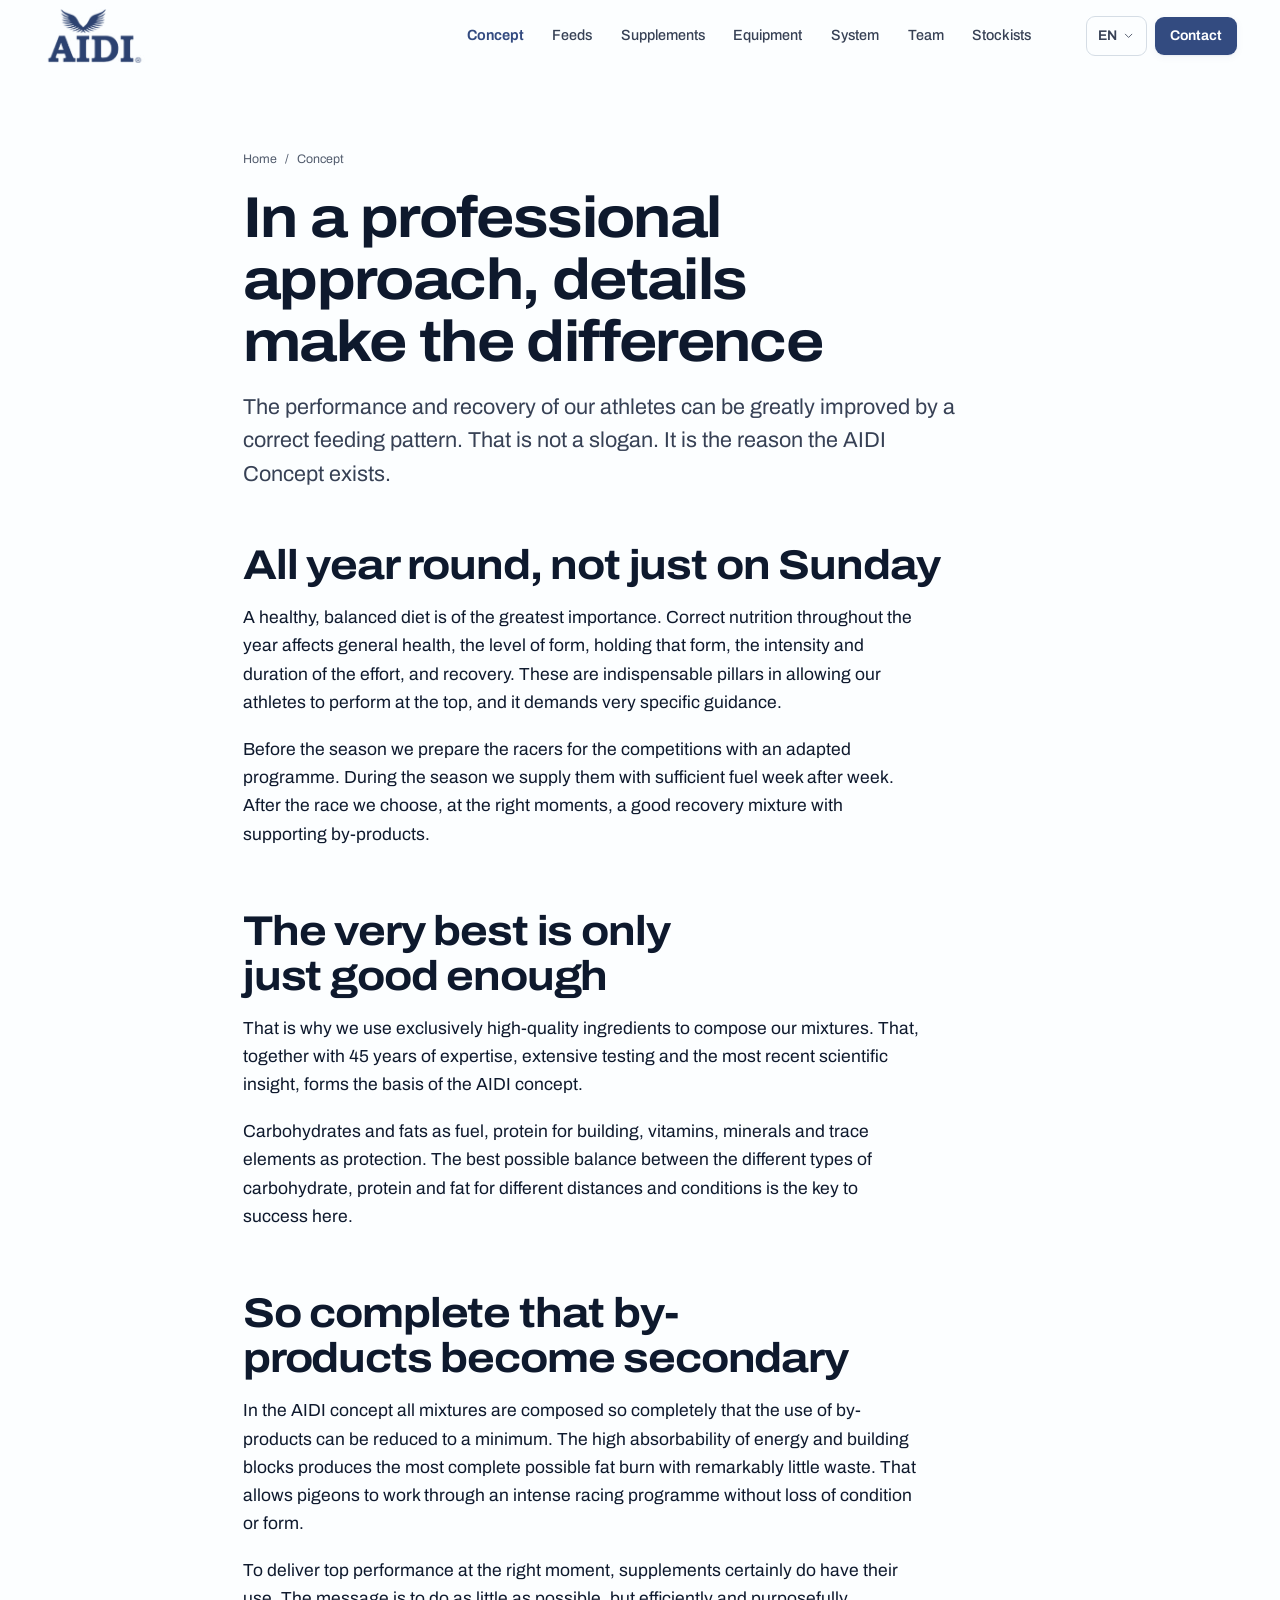
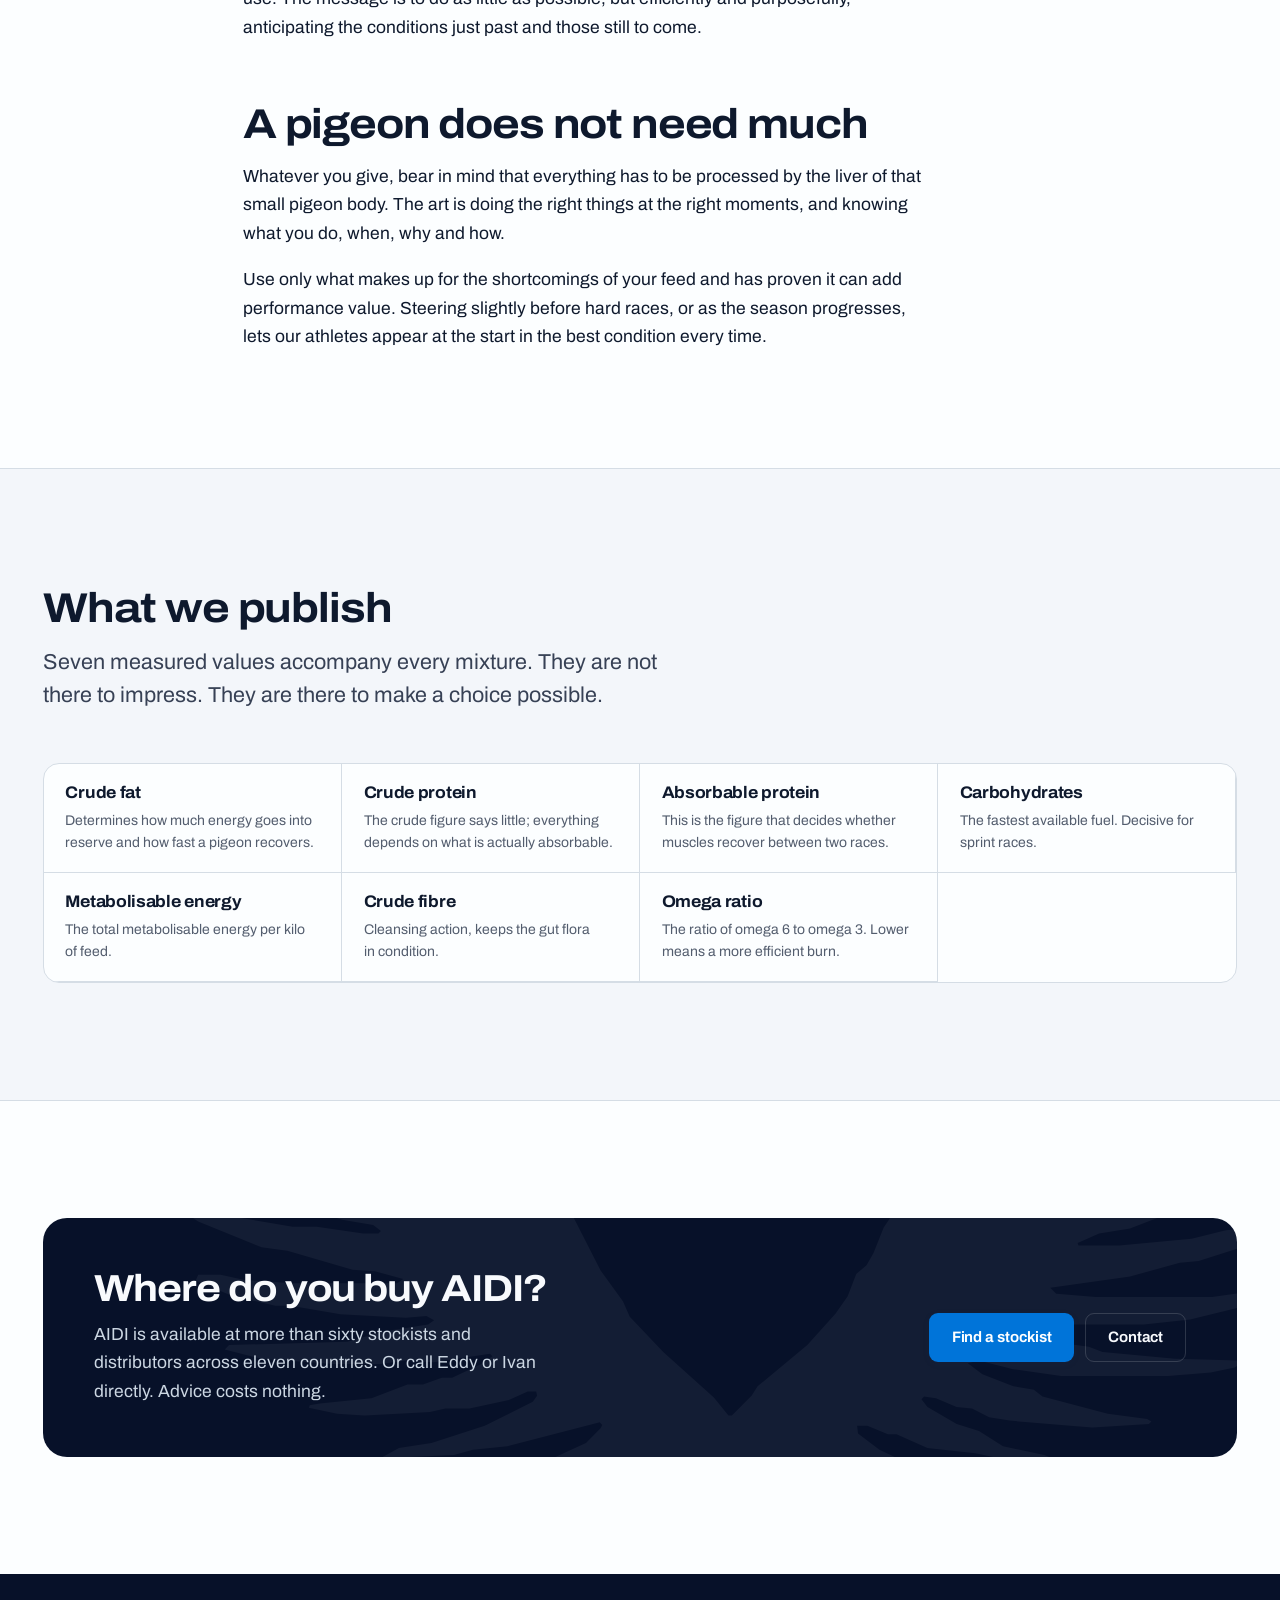
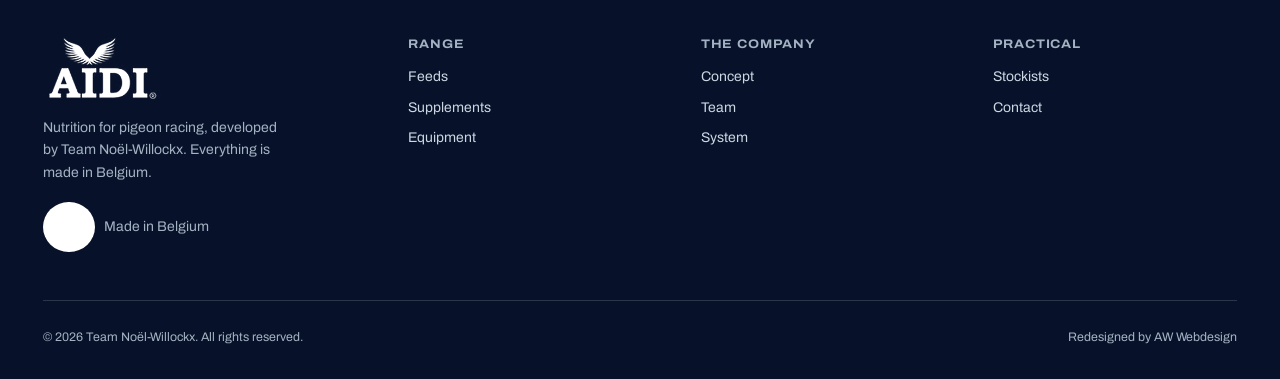
==== concept.html @ 524dc578 "git commit -m "Update index.html and script.js"" ====
<!doctype html>
<html lang="nl" class="no-js">
<head>
<meta charset="utf-8">
<meta name="viewport" content="width=device-width, initial-scale=1">
<title>AIDI Concept: bij een professionele aanpak maken details het verschil</title>
<meta name="description" content="Het AIDI Concept: 45 jaar expertise, uitgebreide testen en de meest recente wetenschappelijke inzichten, vertaald naar mengelingen met gepubliceerde analytische waarden.">
<meta name="theme-color" content="#1a2642">
<link rel="icon" href="assets/brand/favicon-32.png" sizes="32x32">
<link rel="apple-touch-icon" href="assets/brand/apple-touch-icon.png">
<link rel="preconnect" href="https://fonts.googleapis.com">
<link rel="preconnect" href="https://fonts.gstatic.com" crossorigin>
<link rel="stylesheet" href="https://fonts.googleapis.com/css2?family=Archivo:wdth,wght@62..125,100..900&display=swap">
<link rel="stylesheet" href="style.css?v=d838c73b">
<script>document.documentElement.className = 'js';</script>
</head>
<body data-page="concept">
<a class="skip-link" href="#main" data-i18n="ui.skip">Ga naar hoofdinhoud</a>

  <header class="masthead">
    <div class="wrap masthead__bar">
      <a class="brand" href="index.html">
        <img src="assets/brand/logo-aidi.png" alt="AIDI" width="433" height="225">
        <span class="brand__sub" data-i18n="ui.tagline">Voeding voor duivensport</span>
      </a>

      <nav class="nav" aria-label="Hoofdnavigatie">
        <ul class="nav__list">
            <li><a class="nav__link" href="concept.html" aria-current="page" data-i18n="nav.concept">Concept</a></li>
            <li><a class="nav__link" href="voeders.html" data-i18n="nav.voeders">Voeders</a></li>
            <li><a class="nav__link" href="supplementen.html" data-i18n="nav.supplementen">Supplementen</a></li>
            <li><a class="nav__link" href="equipment.html" data-i18n="nav.equipment">Equipment</a></li>
            <li><a class="nav__link" href="systeem.html" data-i18n="nav.systeem">Systeem</a></li>
            <li><a class="nav__link" href="team.html" data-i18n="nav.team">Team</a></li>
            <li><a class="nav__link" href="verkooppunten.html" data-i18n="nav.verkooppunten">Verkooppunten</a></li>
        </ul>
      </nav>

      <div class="masthead__end">
        <div class="lang">
          <button type="button" class="lang__toggle" aria-expanded="false" aria-haspopup="true">
            <span class="visually-hidden" data-i18n="ui.language">Taal</span>
            <span class="lang__current">NL</span>
            <svg viewBox="0 0 24 24" fill="none" stroke="currentColor" stroke-width="1.75" stroke-linecap="round" stroke-linejoin="round" aria-hidden="true"><path d="M5 9l7 7 7-7"/></svg>
          </button>
          <div class="lang__menu" role="menu" hidden>
              <button type="button" class="lang__option" data-lang="nl" lang="nl" aria-current="true"><span class="lang__code">NL</span>Nederlands</button>
              <button type="button" class="lang__option" data-lang="fr" lang="fr" aria-current="false"><span class="lang__code">FR</span>Français</button>
              <button type="button" class="lang__option" data-lang="en" lang="en" aria-current="false"><span class="lang__code">EN</span>English</button>
              <button type="button" class="lang__option" data-lang="de" lang="de" aria-current="false"><span class="lang__code">DE</span>Deutsch</button>
              <button type="button" class="lang__option" data-lang="zh" lang="zh-Hans" aria-current="false"><span class="lang__code">ZH</span>中文</button>
          </div>
        </div>
        <a class="btn btn--primary btn--sm" href="contact.html" data-i18n="nav.contact">Contact</a>
        <button type="button" class="burger" aria-expanded="false" aria-controls="drawer" aria-label="Menu"><span></span></button>
      </div>
    </div>
  </header>

  <div class="drawer" id="drawer" hidden>
    <nav aria-label="Mobiele navigatie">
      <div class="drawer__list">
          <a class="drawer__link" href="concept.html" aria-current="page"><span data-i18n="nav.concept">Concept</span><svg viewBox="0 0 24 24" fill="none" stroke="currentColor" stroke-width="1.75" stroke-linecap="round" stroke-linejoin="round" aria-hidden="true"><path d="M4 12h15M13 6l6 6-6 6"/></svg></a>
          <a class="drawer__link" href="voeders.html"><span data-i18n="nav.voeders">Voeders</span><svg viewBox="0 0 24 24" fill="none" stroke="currentColor" stroke-width="1.75" stroke-linecap="round" stroke-linejoin="round" aria-hidden="true"><path d="M4 12h15M13 6l6 6-6 6"/></svg></a>
          <a class="drawer__link" href="supplementen.html"><span data-i18n="nav.supplementen">Supplementen</span><svg viewBox="0 0 24 24" fill="none" stroke="currentColor" stroke-width="1.75" stroke-linecap="round" stroke-linejoin="round" aria-hidden="true"><path d="M4 12h15M13 6l6 6-6 6"/></svg></a>
          <a class="drawer__link" href="equipment.html"><span data-i18n="nav.equipment">Equipment</span><svg viewBox="0 0 24 24" fill="none" stroke="currentColor" stroke-width="1.75" stroke-linecap="round" stroke-linejoin="round" aria-hidden="true"><path d="M4 12h15M13 6l6 6-6 6"/></svg></a>
          <a class="drawer__link" href="systeem.html"><span data-i18n="nav.systeem">Systeem</span><svg viewBox="0 0 24 24" fill="none" stroke="currentColor" stroke-width="1.75" stroke-linecap="round" stroke-linejoin="round" aria-hidden="true"><path d="M4 12h15M13 6l6 6-6 6"/></svg></a>
          <a class="drawer__link" href="team.html"><span data-i18n="nav.team">Team</span><svg viewBox="0 0 24 24" fill="none" stroke="currentColor" stroke-width="1.75" stroke-linecap="round" stroke-linejoin="round" aria-hidden="true"><path d="M4 12h15M13 6l6 6-6 6"/></svg></a>
          <a class="drawer__link" href="verkooppunten.html"><span data-i18n="nav.verkooppunten">Verkooppunten</span><svg viewBox="0 0 24 24" fill="none" stroke="currentColor" stroke-width="1.75" stroke-linecap="round" stroke-linejoin="round" aria-hidden="true"><path d="M4 12h15M13 6l6 6-6 6"/></svg></a>
      </div>
    </nav>
    <div class="drawer__foot">
      <a class="btn btn--primary" href="verkooppunten.html" data-i18n="ui.findDealer">Vind een verkooppunt</a>
      <a class="btn btn--outline" href="contact.html" data-i18n="nav.contact">Contact</a>
    </div>
  </div>

<main id="main">
  <section class="pagehead">
    <div class="wrap wrap--narrow">
      <nav class="crumbs" aria-label="Kruimelpad">
        <a href="index.html" data-i18n="ui.home">Home</a>
        <span aria-hidden="true">/</span>
        <span data-i18n="nav.concept">Concept</span>
      </nav>
      <h1 data-i18n="concept.h1">Bij een professionele aanpak maken details het verschil</h1>
      <p data-i18n="concept.lede" class="lede">Prestaties en recuperatie van onze atleten kunnen sterk verbeterd worden door een juist voedingspatroon. Dat is geen slogan. Het is de reden waarom het AIDI Concept bestaat.</p>
    </div>
  </section>

  <section class="section section--flush-top">
    <div class="wrap wrap--narrow">
      <div class="concept-block" data-rise>
        <h2 data-i18n="concept.s1t">Het jaar rond, niet alleen op zondag</h2>
        <div class="prose" style="margin-top:1rem">
          <p data-i18n="concept.s1p1">Een gezond, evenwichtig dieet is van zeer groot belang. De juiste voeding het jaar rond heeft invloed op de algemene gezondheidstoestand, het vormpeil, het aanhouden van dat vormpeil, de intensiteit en duur van de inspanning, en de recuperatie. Dat zijn onmisbare pijlers om onze atleten topprestaties te laten leveren, en het vraagt zeer specifieke begeleiding.</p>
          <p data-i18n="concept.s1p2">Voor het seizoen bereiden we de vliegduiven met een aangepast programma voor op de wedvluchten. Tijdens het seizoen voorzien we hen week na week van voldoende brandstof. Na de wedstrijd kiezen we op gepaste tijdstippen voor een goede recuperatiemengeling met aanvullende bijproducten.</p>
        </div>
      </div>
      <div class="concept-block" data-rise>
        <h2 data-i18n="concept.s2t">Het allerbeste is maar net goed genoeg</h2>
        <div class="prose" style="margin-top:1rem">
          <p data-i18n="concept.s2p1">Daarom gebruiken we uitsluitend kwalitatief hoogwaardige ingrediënten om onze mengelingen samen te stellen. Dat, samen met 45 jaar expertise, uitgebreide testen en de meest recente wetenschappelijke inzichten, ligt aan de basis van het AIDI concept.</p>
          <p data-i18n="concept.s2p2">Koolhydraten en vetten als brandstof, eiwitten voor de opbouw, vitamines, mineralen en sporenelementen als bescherming. De best mogelijke balans tussen de verschillende soorten koolhydraten, eiwitten en vetten voor verschillende afstanden en omstandigheden is hier de sleutel tot succes.</p>
        </div>
      </div>
      <div class="concept-block" data-rise>
        <h2 data-i18n="concept.s3t">Zo compleet dat bijproducten bijzaak worden</h2>
        <div class="prose" style="margin-top:1rem">
          <p data-i18n="concept.s3p1">In het AIDI concept zijn alle mengelingen zodanig compleet samengesteld dat het gebruik van bijproducten tot een minimum herleid kan worden. De hoge opneembaarheid van energie en bouwstoffen zorgt voor een zo compleet mogelijke vetverbranding met bijzonder weinig afvalstoffen. Dat laat duiven toe een intens vliegprogramma af te werken zonder verlies van conditie en vorm.</p>
          <p data-i18n="concept.s3p2">Om op het juiste moment topprestaties te leveren hebben supplementen wel degelijk hun nut. De boodschap is zo weinig mogelijk, doch efficiënt en doelgericht te handelen en te anticiperen op de voorbije en de zich aandienende omstandigheden.</p>
        </div>
      </div>
      <div class="concept-block" data-rise>
        <h2 data-i18n="concept.s4t">Een duif heeft niet veel nodig</h2>
        <div class="prose" style="margin-top:1rem">
          <p data-i18n="concept.s4p1">Wat u ook geeft, hou er rekening mee dat alles door de lever van dat kleine duivenlichaam verwerkt moet worden. De kunst is de juiste dingen op de juiste momenten te doen, en te weten wat u wanneer, waarom en hoe doet.</p>
          <p data-i18n="concept.s4p2">Gebruik alleen dingen die de tekortkomingen van uw voer opvangen en bewezen hebben dat ze prestatiegericht een meerwaarde creëren. Even bijsturen voor zware vluchten of naarmate het seizoen vordert laat onze atleten toe telkens weer in de beste conditie aan de start te verschijnen.</p>
        </div>
      </div>
    </div>
  </section>

  <section class="section band">
    <div class="wrap">
      <div class="head">
        <div class="head__text">
          <h2 data-i18n="concept.numbersT">Wat wij publiceren</h2>
          <p data-i18n="concept.numbersP" class="lede">Bij elke mengeling staan zeven gemeten waarden. Ze zijn er niet om indruk te maken. Ze zijn er om een keuze mogelijk te maken.</p>
        </div>
      </div>
      <div class="defs" data-stagger>
        <div class="def" data-rise>
          <h3 data-i18n="spec.fat">Ruw vet</h3>
          <p data-i18n="concept.numbersFat">Bepaalt hoeveel energie in reserve gaat en hoe snel een duif herstelt.</p>
        </div>
        <div class="def" data-rise>
          <h3 data-i18n="spec.protein">Ruw eiwit</h3>
          <p data-i18n="concept.numbersProtein">Het ruwe gehalte zegt weinig; alles hangt af van wat er effectief opneembaar is.</p>
        </div>
        <div class="def" data-rise>
          <h3 data-i18n="spec.absorbable">Opneembaar eiwit</h3>
          <p data-i18n="concept.numbersAbsorbable">Dít cijfer bepaalt of spieren tussen twee wedstrijden herstellen.</p>
        </div>
        <div class="def" data-rise>
          <h3 data-i18n="spec.carbs">Koolhydraten</h3>
          <p data-i18n="concept.numbersCarbs">De snelst beschikbare brandstof. Bepalend voor snelheidsvluchten.</p>
        </div>
        <div class="def" data-rise>
          <h3 data-i18n="spec.kcal">Omzetbare energie</h3>
          <p data-i18n="concept.numbersKcal">De totale omzetbare energie per kilo voer.</p>
        </div>
        <div class="def" data-rise>
          <h3 data-i18n="spec.fibre">Ruwe celstof</h3>
          <p data-i18n="concept.numbersFibre">Reinigende werking, houdt de darmflora in conditie.</p>
        </div>
        <div class="def" data-rise>
          <h3 data-i18n="spec.omega">Omega-verhouding</h3>
          <p data-i18n="concept.numbersOmega">De verhouding omega 6 op omega 3. Lager betekent efficiëntere verbranding.</p>
        </div>
      </div>
    </div>
  </section>

  <section class="section">
    <div class="wrap">
      <div class="cta on-dark" data-rise>
        <svg class="mark cta__mark" xmlns="http://www.w3.org/2000/svg" viewBox="0 0 696 384" fill="currentColor" fill-rule="evenodd" aria-hidden="true"><path d="M25.5 21.0 L24.0 25.5 L29.0 39.5 L33.0 42.5 L44.0 61.5 L63.5 82.0 L82.5 97.0 L95.5 104.0 L102.5 112.0 L117.5 118.0 L135.0 129.5 L134.5 131.0 L130.5 131.0 L116.5 127.0 L103.5 123.0 L94.5 117.0 L75.5 112.0 L46.5 95.0 L35.5 86.0 L31.5 85.0 L30.0 87.5 L32.0 91.5 L48.5 109.0 L55.5 113.0 L68.5 126.0 L84.5 134.0 L96.5 143.0 L114.5 150.0 L139.0 163.5 L138.5 165.0 L133.5 165.0 L101.5 159.0 L87.5 155.0 L77.5 149.0 L54.5 144.0 L46.5 140.0 L44.0 140.5 L45.0 144.5 L56.5 149.0 L66.5 158.0 L104.5 176.0 L110.5 177.0 L120.5 183.0 L132.5 187.0 L150.5 190.0 L155.0 193.5 L153.5 195.0 L144.5 195.0 L117.5 191.0 L103.5 191.0 L56.5 183.0 L44.5 180.0 L40.5 177.0 L37.5 177.0 L36.0 179.5 L48.5 188.0 L85.5 203.0 L100.5 205.0 L138.5 216.0 L151.5 217.0 L168.0 221.5 L164.5 224.0 L102.5 224.0 L75.5 222.0 L61.5 219.0 L48.5 219.0 L47.0 222.5 L67.5 231.0 L93.5 237.0 L102.5 237.0 L131.5 242.0 L169.5 244.0 L181.5 243.0 L186.0 245.5 L182.5 248.0 L156.5 252.0 L135.5 258.0 L66.5 260.0 L64.0 262.5 L85.5 268.0 L127.5 271.0 L154.5 271.0 L169.5 269.0 L185.5 270.0 L218.5 265.0 L220.0 266.5 L213.5 271.0 L196.5 279.0 L190.5 279.0 L179.5 283.0 L170.5 283.0 L149.5 291.0 L119.5 294.0 L113.5 295.0 L113.0 296.5 L129.5 300.0 L145.5 301.0 L183.5 299.0 L192.5 297.0 L206.5 297.0 L229.5 292.0 L240.5 287.0 L245.5 287.0 L246.0 289.5 L243.5 293.0 L215.5 307.0 L184.5 317.0 L165.5 320.0 L154.5 326.0 L197.5 324.0 L208.5 321.0 L228.5 319.0 L282.5 305.0 L284.0 306.5 L283.0 308.5 L274.5 317.0 L248.5 329.0 L243.5 334.0 L225.5 337.0 L213.5 342.0 L199.5 345.0 L196.0 347.5 L196.5 350.0 L201.5 351.0 L217.5 350.0 L282.5 336.0 L301.5 327.0 L307.5 326.0 L307.0 332.5 L288.5 349.0 L258.5 365.0 L253.5 366.0 L254.5 369.0 L270.5 368.0 L293.5 362.0 L301.5 357.0 L318.5 352.0 L326.5 345.0 L340.5 338.0 L342.0 343.5 L336.0 356.5 L336.0 360.5 L321.0 375.5 L322.5 378.0 L344.5 370.0 L357.5 362.0 L377.5 373.0 L383.5 374.0 L388.5 378.0 L393.5 378.0 L394.0 376.5 L382.0 363.5 L380.0 357.5 L375.0 353.5 L373.0 345.5 L374.5 339.0 L380.5 340.0 L398.5 354.0 L409.5 356.0 L416.5 361.0 L438.5 368.0 L459.5 371.0 L460.5 369.0 L448.5 364.0 L439.5 356.0 L430.5 354.0 L422.5 345.0 L412.0 337.5 L409.0 329.5 L410.5 328.0 L413.5 328.0 L430.5 337.0 L468.5 345.0 L473.5 348.0 L488.5 352.0 L508.5 355.0 L516.5 354.0 L515.5 351.0 L509.5 348.0 L472.5 336.0 L462.5 329.0 L445.5 321.0 L433.0 311.5 L432.5 307.0 L438.5 307.0 L450.5 312.0 L455.5 312.0 L473.5 320.0 L501.5 323.0 L548.5 333.0 L567.5 333.0 L566.5 330.0 L551.5 328.0 L541.5 324.0 L517.5 319.0 L503.5 310.0 L490.5 306.0 L473.5 296.0 L470.0 291.5 L471.5 290.0 L478.5 291.0 L490.5 296.0 L499.5 297.0 L509.5 302.0 L521.5 304.0 L569.5 308.0 L602.5 306.0 L604.0 304.5 L601.5 303.0 L578.5 300.0 L540.5 290.0 L535.5 286.0 L523.5 284.0 L505.5 277.0 L497.0 270.5 L503.5 269.0 L523.5 274.0 L551.5 278.0 L613.5 278.0 L638.5 276.0 L652.5 273.0 L655.0 271.5 L654.5 269.0 L617.5 268.0 L575.5 264.0 L567.5 261.0 L553.5 259.0 L538.5 254.0 L531.0 249.5 L538.5 248.0 L599.5 248.0 L626.5 245.0 L663.5 236.0 L671.0 230.5 L670.5 229.0 L660.5 229.0 L639.5 232.0 L571.5 232.0 L548.5 230.0 L545.0 226.5 L591.5 220.0 L620.5 212.0 L631.5 211.0 L662.5 201.0 L674.5 192.0 L680.0 190.5 L679.5 189.0 L675.5 189.0 L672.5 191.0 L647.5 193.0 L627.5 198.0 L585.5 202.0 L561.5 202.0 L561.0 200.5 L573.5 195.0 L591.5 192.0 L617.5 182.0 L625.5 177.0 L643.5 172.0 L678.0 149.5 L677.5 148.0 L673.5 148.0 L662.5 155.0 L648.5 157.0 L600.5 171.0 L580.5 173.0 L578.0 170.5 L598.5 160.0 L615.5 155.0 L625.5 147.0 L645.5 139.0 L651.5 132.0 L663.5 125.0 L672.5 115.0 L677.5 112.0 L689.0 98.5 L690.5 94.0 L687.5 94.0 L682.5 100.0 L677.5 101.0 L662.5 112.0 L651.5 116.0 L645.5 121.0 L617.5 128.0 L591.5 139.0 L581.5 139.0 L581.0 137.5 L599.5 126.0 L607.5 124.0 L619.5 115.0 L629.5 111.0 L635.5 104.0 L646.5 99.0 L658.5 86.0 L664.5 83.0 L671.0 73.5 L683.0 62.5 L696.0 42.5 L695.5 32.0 L683.5 45.0 L671.5 53.0 L663.5 62.0 L646.5 71.0 L641.5 72.0 L632.5 79.0 L614.5 86.0 L602.5 88.0 L590.5 96.0 L586.5 96.0 L568.5 104.0 L556.5 106.0 L530.5 116.0 L517.5 124.0 L503.5 129.0 L479.5 148.0 L468.0 161.5 L448.0 191.5 L442.0 206.5 L438.0 213.5 L432.0 218.5 L427.0 231.5 L420.0 241.5 L403.5 260.0 L374.5 284.0 L371.0 289.5 L359.5 301.0 L357.5 301.0 L349.0 290.5 L319.5 264.0 L300.0 243.5 L296.0 234.5 L283.0 216.5 L258.0 167.5 L239.5 143.0 L234.5 141.0 L217.5 125.0 L190.5 113.0 L178.5 105.0 L162.5 99.0 L144.5 95.0 L125.5 85.0 L104.5 78.0 L63.5 56.0 L51.5 45.0 L42.5 40.0Z"/></svg>
        <div class="cta__inner">
          <div>
            <h2 data-i18n="home.ctaTitle">Waar koopt u AIDI?</h2>
            <p data-i18n="home.ctaBody">AIDI is verkrijgbaar bij ruim zestig verkooppunten en invoerders in elf landen. Of bel Eddy of Ivan rechtstreeks. Advies kost niets.</p>
          </div>
          <div class="btn-row">
            <a class="btn btn--signal" href="verkooppunten.html" data-i18n="ui.findDealer">Vind een verkooppunt</a>
            <a class="btn btn--outline" href="contact.html" data-i18n="nav.contact">Contact</a>
          </div>
        </div>
      </div>
    </div>
  </section>
</main>

  <footer class="footer on-dark">
    <div class="wrap">
      <div class="footer__grid">
        <div class="footer__brand">
          <img src="assets/brand/logo-aidi.png" alt="AIDI" width="433" height="225">
          <p data-i18n="footer.about">Voeding voor duivensport, ontwikkeld door Team Noël-Willockx. Alles wordt in België gemaakt.</p>
          <p class="footer__made">
            <img src="assets/brand/made-in-belgium.png" alt="" width="124" height="120">
            <span data-i18n="footer.madeIn">Gemaakt in België</span>
          </p>
        </div>
        <div>
        <h2 class="footer__h" data-i18n="footer.range">Gamma</h2>
        <div class="footer__links">
          <a href="voeders.html" data-i18n="nav.voeders">Voeders</a>
          <a href="supplementen.html" data-i18n="nav.supplementen">Supplementen</a>
          <a href="equipment.html" data-i18n="nav.equipment">Equipment</a>
        </div>
      </div>
        <div>
        <h2 class="footer__h" data-i18n="footer.company">Het bedrijf</h2>
        <div class="footer__links">
          <a href="concept.html" data-i18n="nav.concept">Concept</a>
          <a href="team.html" data-i18n="nav.team">Team</a>
          <a href="systeem.html" data-i18n="nav.systeem">Systeem</a>
        </div>
      </div>
        <div>
        <h2 class="footer__h" data-i18n="footer.support">Praktisch</h2>
        <div class="footer__links">
          <a href="verkooppunten.html" data-i18n="nav.verkooppunten">Verkooppunten</a>
          <a href="contact.html" data-i18n="nav.contact">Contact</a>
        </div>
      </div>
      </div>
      <div class="footer__base">
        <span>© <span data-year>2026</span> Team Noël-Willockx. <span data-i18n="footer.rights">Alle rechten voorbehouden.</span></span>
        <span data-i18n="footer.colophon">Herontworpen door AW Webdesign</span>
      </div>
    </div>
  </footer>

<script src="data.js?v=89add716"></script>
<script src="i18n.js?v=62e3273c"></script>
<script src="script.js?v=53203c84"></script>
</body>
</html>
---- style.css ----
@charset "UTF-8";
/* =============================================================================
   AIDI, Team Noël-Willockx
   Design system. White and blue, committed.

   The idea: AIDI publishes analytical values nobody else in pigeon sport
   publishes, so the data is the visual system, macro bars, spec readouts and
   tabular figures carry the brand, not decoration.
   ========================================================================== */

/* ------------------------------------------------------------- 1. tokens -- */
:root {
  color-scheme: light;

  /* Grounds. Tinted toward the brand hue, never toward warm. */
  --paper:      oklch(0.995 0.002 250);
  --surface:    oklch(0.973 0.006 250);
  --surface-2:  oklch(0.948 0.010 252);
  --line:       oklch(0.893 0.014 252);
  --line-soft:  oklch(0.936 0.011 252);

  /* Ink. --ink-3 is the muted floor: 4.9:1 on paper, still body-legible. */
  --ink:        oklch(0.215 0.042 262);
  --ink-2:      oklch(0.375 0.036 262);
  --ink-3:      oklch(0.475 0.030 262);

  /* Brand. --navy is the AIDI logo blue. */
  --navy:       oklch(0.420 0.093 264);
  --navy-deep:  oklch(0.265 0.070 264);
  --navy-ink:   oklch(0.185 0.050 264);

  /* Signal, the one saturated accent. */
  /* Darkened from L 0.60 so white text on a signal-filled button or badge
     clears 4.5:1 rather than sitting at 3.9:1. */
  --signal:      oklch(0.555 0.185 250);
  --signal-ink:  oklch(0.475 0.170 254);
  --signal-lift: oklch(0.720 0.145 246);

  /* Data ramp for the macro bars. Always paired with a label + value. */
  --m-fat:  oklch(0.330 0.085 265);
  --m-pro:  oklch(0.585 0.150 248);
  --m-carb: oklch(0.845 0.075 236);

  /* Context-dependent aliases, remapped inside .on-dark. */
  --bg:      var(--paper);
  --fg:      var(--ink);
  --fg-2:    var(--ink-2);
  --fg-3:    var(--ink-3);
  --rule:    var(--line);
  --accent:  var(--signal-ink);

  /* Type */
  --font: 'Archivo', ui-sans-serif, system-ui, -apple-system, 'Segoe UI', Roboto, Helvetica, Arial, sans-serif;
  --display: clamp(2.6rem, 1.35rem + 5.4vw, 5.15rem);
  --h1:      clamp(2.15rem, 1.45rem + 3.05vw, 3.6rem);
  --h2:      clamp(1.7rem, 1.28rem + 1.85vw, 2.6rem);
  --h3:      clamp(1.22rem, 1.1rem + 0.55vw, 1.55rem);
  --h4:      clamp(1.02rem, 0.98rem + 0.2vw, 1.15rem);
  --body:    clamp(1rem, 0.965rem + 0.16vw, 1.1rem);
  --small:   0.875rem;
  --micro:   0.775rem;

  /* Space */
  --gutter:  clamp(1.15rem, 0.6rem + 2.6vw, 3rem);
  --section: clamp(3.75rem, 2.2rem + 6.4vw, 7.5rem);
  --max:     1290px;
  --measure: 68ch;

  /* Shape */
  --r-sm: 4px;
  --r:    9px;
  --r-lg: 16px;
  --r-xl: 24px;

  /* Elevation, blue-tinted, never grey */
  --shadow-1: 0 1px 2px oklch(0.42 0.09 264 / 0.06), 0 2px 8px oklch(0.42 0.09 264 / 0.05);
  --shadow-2: 0 2px 6px oklch(0.42 0.09 264 / 0.07), 0 12px 34px oklch(0.42 0.09 264 / 0.09);
  --shadow-3: 0 4px 12px oklch(0.30 0.08 264 / 0.13), 0 28px 64px oklch(0.30 0.08 264 / 0.16);

  /* Motion, exponential ease-out, no bounce */
  --ease: cubic-bezier(0.16, 1, 0.3, 1);
  --ease-soft: cubic-bezier(0.33, 1, 0.68, 1);
  --t-fast: 140ms;
  --t: 260ms;
  --t-slow: 620ms;

  /* Semantic stacking order */
  --z-sticky: 100;
  --z-dropdown: 200;
  --z-backdrop: 300;
  --z-modal: 400;
  --z-toast: 500;
}

/* Dark surfaces remap the aliases so components need no dark variants. */
.on-dark {
  --bg:     var(--navy-ink);
  --fg:     oklch(0.985 0.004 250);
  --fg-2:   oklch(0.875 0.020 250);
  --fg-3:   oklch(0.760 0.028 250);
  --rule:   oklch(1 0 0 / 0.15);
  --accent: var(--signal-lift);
  --m-fat:  oklch(0.435 0.135 268);
  --m-pro:  oklch(0.650 0.155 248);
  --m-carb: oklch(0.905 0.060 234);
  color: var(--fg);
  background: var(--bg);
}

/* --------------------------------------------------------- 2. foundation -- */
*, *::before, *::after { box-sizing: border-box; }

html {
  -webkit-text-size-adjust: 100%;
  scroll-behavior: smooth;
  scroll-padding-top: 6.5rem;
}

body {
  margin: 0;
  background: var(--paper);
  color: var(--ink);
  font-family: var(--font);
  font-size: var(--body);
  font-weight: 400;
  line-height: 1.62;
  font-variant-numeric: tabular-nums;
  -webkit-font-smoothing: antialiased;
  text-rendering: optimizeLegibility;
  /* clip, not hidden: `overflow-x: hidden` makes the body a scroll container,
     which stops scroll events reaching window and breaks the sticky header. */
  overflow-x: clip;
}

h1, h2, h3, h4 {
  margin: 0;
  font-weight: 700;
  line-height: 1.08;
  letter-spacing: -0.028em;
  text-wrap: balance;
  font-stretch: 112%;
}
h1 { font-size: var(--h1); }
h2 { font-size: var(--h2); }
h3 { font-size: var(--h3); line-height: 1.2; letter-spacing: -0.018em; font-stretch: 105%; }
h4 { font-size: var(--h4); line-height: 1.3; letter-spacing: -0.008em; font-stretch: 100%; }

p { margin: 0 0 1.05em; text-wrap: pretty; }
p:last-child { margin-bottom: 0; }

a { color: var(--accent); text-decoration-thickness: 1px; text-underline-offset: 0.22em; }
a:hover { text-decoration-thickness: 2px; }

img, svg, video { max-width: 100%; display: block; }
img { height: auto; }

ul, ol { margin: 0; padding: 0; }
li { list-style: none; }
figure, dl, dd { margin: 0; }

button, input, select, textarea { font: inherit; color: inherit; }
button { cursor: pointer; }

:focus-visible {
  outline: 2.5px solid var(--signal);
  outline-offset: 3px;
  border-radius: var(--r-sm);
}
.on-dark :focus-visible { outline-color: var(--signal-lift); }

::selection { background: var(--signal); color: #fff; }

.visually-hidden {
  position: absolute; width: 1px; height: 1px;
  padding: 0; margin: -1px; overflow: hidden;
  clip-path: inset(50%); white-space: nowrap;
}

.skip-link {
  position: absolute; top: 0; left: 50%;
  transform: translate(-50%, -110%);
  z-index: var(--z-toast);
  background: var(--navy-ink); color: #fff;
  padding: 0.7rem 1.35rem; border-radius: 0 0 var(--r) var(--r);
  font-weight: 600; text-decoration: none;
  transition: transform var(--t) var(--ease);
}
.skip-link:focus-visible { transform: translate(-50%, 0); }

/* ------------------------------------------------------------- 3. layout -- */
.wrap {
  width: 100%;
  max-width: var(--max);
  margin-inline: auto;
  padding-inline: var(--gutter);
}
.wrap--narrow { max-width: 880px; }

.section { padding-block: var(--section); }
.section--tight { padding-block: calc(var(--section) * 0.62); }
.section--flush-top { padding-top: 0; }

.prose { max-width: var(--measure); }
.prose p + p { margin-top: 0; }

.lede {
  font-size: clamp(1.09rem, 1rem + 0.5vw, 1.35rem);
  line-height: 1.55;
  color: var(--fg-2);
  max-width: 60ch;
}

/* A section header: heading, optional lede, optional trailing action. */
.head {
  display: flex;
  flex-wrap: wrap;
  align-items: end;
  justify-content: space-between;
  gap: clamp(1rem, 3vw, 2.5rem);
  margin-bottom: clamp(2rem, 1.2rem + 2.4vw, 3.5rem);
}
.head__text { max-width: 62ch; }
.head h2 + p { margin-top: 0.9rem; }

/* The one place a small caps label is used: numeric field names inside data
   readouts, where it is a unit label rather than a section kicker. */
.field-label {
  font-size: var(--micro);
  font-weight: 600;
  letter-spacing: 0.055em;
  text-transform: uppercase;
  color: var(--fg-3);
  font-stretch: 100%;
  font-variant-numeric: normal;
}

.rule { height: 1px; background: var(--rule); border: 0; margin: 0; }

/* -------------------------------------------------------------- 4. header -- */
.masthead {
  position: sticky;
  top: 0;
  z-index: var(--z-sticky);
  background: oklch(0.995 0.002 250 / 0.88);
  backdrop-filter: saturate(180%) blur(14px);
  -webkit-backdrop-filter: saturate(180%) blur(14px);
  border-bottom: 1px solid transparent;
  transition: border-color var(--t) var(--ease), box-shadow var(--t) var(--ease);
}
.masthead[data-stuck='true'] {
  border-bottom-color: var(--line);
  box-shadow: 0 1px 20px oklch(0.42 0.09 264 / 0.055);
}

.masthead__bar {
  display: flex;
  align-items: center;
  gap: clamp(0.75rem, 2vw, 2rem);
  height: 4.5rem;
}
/* The bar keeps a constant height and the wordmark scales instead: a
   transform stays off the layout path, where animating height would not. */
.brand img { transition: transform var(--t) var(--ease); transform-origin: left center; }
.masthead[data-stuck='true'] .brand img { transform: scale(0.88); }

.brand { display: flex; align-items: center; gap: 0.7rem; text-decoration: none; flex: none; }
.brand img { width: clamp(84px, 8vw, 106px); }
.brand__sub {
  display: none;
  font-size: var(--micro);
  line-height: 1.25;
  color: var(--ink-3);
  font-weight: 500;
  max-width: 9.5rem;
  border-left: 1px solid var(--line);
  padding-left: 0.7rem;
}
@media (min-width: 1340px) {
  .brand__sub {
    display: -webkit-box;
    -webkit-line-clamp: 2;
    -webkit-box-orient: vertical;
    overflow: hidden;
  }
}

.nav { display: none; margin-inline-start: auto; }
@media (min-width: 1024px) { .nav { display: block; } }

.nav__list { display: flex; align-items: center; gap: clamp(0.1rem, 0.8vw, 0.55rem); }

.nav__link {
  display: block;
  padding: 0.5rem 0.62rem;
  border-radius: var(--r-sm);
  font-size: 0.925rem;
  font-weight: 500;
  font-stretch: 96%;
  color: var(--ink-2);
  text-decoration: none;
  white-space: nowrap;
  transition: color var(--t-fast) var(--ease), background-color var(--t-fast) var(--ease);
}
.nav__link:hover { color: var(--ink); background: var(--surface-2); }
.nav__link[aria-current='page'] { color: var(--navy); font-weight: 650; }

.masthead__end { display: flex; align-items: center; gap: 0.5rem; margin-inline-start: auto; }
@media (min-width: 1024px) { .masthead__end { margin-inline-start: clamp(0.5rem, 1.5vw, 1.25rem); } }

/* ---------------------------------------------------- 5. language switch -- */
.lang { position: relative; flex: none; }

.lang__toggle {
  display: flex;
  align-items: center;
  gap: 0.4rem;
  height: 2.5rem;
  padding: 0 0.7rem;
  border: 1px solid var(--line);
  border-radius: var(--r);
  background: var(--paper);
  color: var(--ink-2);
  font-size: var(--small);
  font-weight: 600;
  transition: border-color var(--t-fast) var(--ease), color var(--t-fast) var(--ease);
}
.lang__toggle:hover { border-color: var(--navy); color: var(--ink); }
.lang__toggle svg { width: 0.7rem; transition: transform var(--t) var(--ease); }
.lang__toggle[aria-expanded='true'] svg { transform: rotate(180deg); }

.lang__menu {
  position: absolute;
  top: calc(100% + 0.45rem);
  right: 0;
  z-index: var(--z-dropdown);
  min-width: 12.5rem;
  padding: 0.35rem;
  background: var(--paper);
  border: 1px solid var(--line);
  border-radius: var(--r-lg);
  box-shadow: var(--shadow-2);
}
.lang__menu[hidden] { display: none; }

.lang__option {
  display: flex;
  align-items: baseline;
  gap: 0.55rem;
  width: 100%;
  padding: 0.55rem 0.7rem;
  border: 0;
  border-radius: var(--r-sm);
  background: none;
  text-align: start;
  font-size: var(--small);
  color: var(--ink-2);
  transition: background-color var(--t-fast) var(--ease);
}
.lang__option:hover { background: var(--surface-2); color: var(--ink); }
.lang__option[aria-current='true'] { color: var(--navy); font-weight: 650; }
.lang__code {
  font-size: var(--micro);
  font-weight: 700;
  letter-spacing: 0.06em;
  color: var(--fg-3);
  min-width: 1.8rem;
}
.lang__option[aria-current='true'] .lang__code { color: var(--signal-ink); }

/* -------------------------------------------------------------- 6. buttons -- */
.btn {
  display: inline-flex;
  align-items: center;
  justify-content: center;
  gap: 0.55rem;
  min-height: 2.95rem;
  padding: 0.7rem 1.35rem;
  border: 1px solid transparent;
  border-radius: var(--r);
  font-size: 0.945rem;
  font-weight: 650;
  font-stretch: 100%;
  letter-spacing: -0.005em;
  text-decoration: none;
  white-space: nowrap;
  transition: background-color var(--t-fast) var(--ease),
              border-color var(--t-fast) var(--ease),
              color var(--t-fast) var(--ease),
              transform var(--t-fast) var(--ease),
              box-shadow var(--t-fast) var(--ease);
}
.btn:active { transform: translateY(1px); }
.btn svg { width: 1em; flex: none; }

.btn--primary { background: var(--navy); color: #fff; box-shadow: var(--shadow-1); }
.btn--primary:hover { background: var(--navy-deep); box-shadow: var(--shadow-2); }

.btn--signal { background: var(--signal); color: #fff; box-shadow: var(--shadow-1); }
.btn--signal:hover { background: var(--signal-ink); box-shadow: var(--shadow-2); }

.btn--outline { border-color: var(--rule); color: var(--fg); background: transparent; }
.btn--outline:hover { border-color: var(--fg); background: color-mix(in oklch, var(--fg) 6%, transparent); }

.btn--ghost { color: var(--fg-2); padding-inline: 0.75rem; }
.btn--ghost:hover { color: var(--fg); background: color-mix(in oklch, var(--fg) 6%, transparent); }

.btn--sm { min-height: 2.4rem; padding: 0.4rem 0.9rem; font-size: var(--small); }

.btn-row { display: flex; flex-wrap: wrap; gap: 0.7rem; }

/* Text link with a travelling arrow. */
.arrow-link {
  display: inline-flex;
  align-items: center;
  gap: 0.45rem;
  font-weight: 650;
  font-size: 0.95rem;
  text-decoration: none;
  color: var(--accent);
}
.arrow-link svg { width: 0.95em; transition: transform var(--t) var(--ease); }
.arrow-link:hover svg { transform: translateX(3px); }

/* --------------------------------------------------------- 7. mobile menu -- */
.burger {
  display: inline-flex;
  align-items: center;
  justify-content: center;
  width: 2.75rem; height: 2.75rem;
  border: 1px solid var(--line);
  border-radius: var(--r);
  background: var(--paper);
  color: var(--ink);
}
@media (min-width: 1024px) { .burger { display: none; } }
.burger span {
  position: relative;
  display: block; width: 17px; height: 1.7px;
  background: currentColor; border-radius: 2px;
  transition: transform var(--t) var(--ease), opacity var(--t-fast) var(--ease);
}
.burger span::before, .burger span::after {
  content: ''; position: absolute; left: 0;
  width: 17px; height: 1.7px; background: currentColor; border-radius: 2px;
  transition: transform var(--t) var(--ease);
}
.burger span::before { top: -5.5px; }
.burger span::after { top: 5.5px; }
.burger[aria-expanded='true'] span { transform: rotate(45deg); }
.burger[aria-expanded='true'] span::before { transform: translateY(5.5px) rotate(-90deg); }
.burger[aria-expanded='true'] span::after { opacity: 0; }

.drawer {
  position: fixed;
  inset: 4.5rem 0 0;
  z-index: var(--z-backdrop);
  padding: clamp(1.5rem, 5vw, 2.5rem) var(--gutter) 3rem;
  background: var(--paper);
  overflow-y: auto;
  overscroll-behavior: contain;
}
.drawer[hidden] { display: none; }
@media (min-width: 1024px) { .drawer { display: none !important; } }

.drawer__list { display: grid; gap: 0.1rem; }
.drawer__link {
  display: flex;
  align-items: center;
  justify-content: space-between;
  padding: 0.95rem 0;
  border-bottom: 1px solid var(--line-soft);
  font-size: 1.3rem;
  font-weight: 650;
  font-stretch: 105%;
  letter-spacing: -0.02em;
  color: var(--ink);
  text-decoration: none;
}
.drawer__link[aria-current='page'] { color: var(--navy); }
.drawer__link svg { width: 0.85rem; color: var(--ink-3); }
.drawer__foot { margin-top: 2rem; display: grid; gap: 0.7rem; }

/* ---------------------------------------------------------------- 8. hero -- */
.hero {
  position: relative;
  overflow: hidden;
  padding-block: clamp(3.25rem, 2rem + 7vw, 7rem) clamp(3rem, 2rem + 5vw, 5.5rem);
}
/* A wide, very low-contrast wing silhouette anchors the composition without
   becoming decoration. */
.hero__mark {
  position: absolute;
  top: -14%;
  right: -14%;
  width: min(64rem, 84vw);
  color: oklch(1 0 0 / 0.028);
  pointer-events: none;
}
.hero__grid {
  position: relative;
  display: grid;
  gap: clamp(2.5rem, 4vw, 4rem);
  align-items: center;
}
@media (min-width: 1000px) {
  .hero__grid { grid-template-columns: minmax(0, 1.04fr) minmax(0, 0.96fr); gap: clamp(3rem, 5vw, 5.5rem); }
}

.hero h1 {
  font-size: var(--display);
  letter-spacing: -0.036em;
  font-stretch: 118%;
  line-height: 0.98;
}
.hero h1 em {
  font-style: normal;
  color: var(--signal-lift);
}
.hero__lede { margin-top: clamp(1.1rem, 2vw, 1.6rem); max-width: 46ch; }
.hero .btn-row { margin-top: clamp(1.75rem, 3vw, 2.5rem); }

/* Proof strip under the hero copy. */
.facts {
  display: grid;
  grid-template-columns: repeat(auto-fit, minmax(8.5rem, 1fr));
  margin-top: clamp(2.25rem, 4vw, 3.25rem);
  border: 1px solid var(--rule);
  border-radius: var(--r);
  overflow: hidden;
}
.fact { padding: 1rem 1.15rem; box-shadow: inset -1px -1px 0 var(--rule); }
.fact__n {
  display: block;
  font-size: clamp(1.5rem, 1.2rem + 1.1vw, 2rem);
  font-weight: 700;
  font-stretch: 115%;
  letter-spacing: -0.03em;
  line-height: 1;
  color: var(--fg);
}
.fact__t { display: block; margin-top: 0.4rem; font-size: var(--micro); line-height: 1.35; color: var(--fg-3); }

/* ------------------------------------------------------- 9. analyse panel -- */
/* The hero's right half: a rotating live readout of a real mix. This is the
   site's central claim made literal. */
.analyser {
  border: 1px solid var(--rule);
  border-radius: var(--r-xl);
  background: oklch(1 0 0 / 0.045);
  overflow: hidden;
  box-shadow: var(--shadow-3);
}
.analyser__head {
  display: flex;
  align-items: center;
  justify-content: space-between;
  gap: 1rem;
  padding: 0.85rem 1.15rem;
  border-bottom: 1px solid var(--rule);
}
.analyser__title { display: flex; align-items: center; gap: 0.5rem; }
.analyser__dot {
  width: 7px; height: 7px; border-radius: 50%;
  background: var(--signal-lift);
  box-shadow: 0 0 0 0 color-mix(in oklch, var(--signal-lift) 60%, transparent);
  animation: pulse 2.6s var(--ease-soft) infinite;
}
@keyframes pulse {
  0%   { box-shadow: 0 0 0 0 color-mix(in oklch, var(--signal-lift) 55%, transparent); }
  70%  { box-shadow: 0 0 0 8px transparent; }
  100% { box-shadow: 0 0 0 0 transparent; }
}

.analyser__figure {
  position: relative;
  aspect-ratio: 16 / 9;
  background: var(--navy-deep);
}
.analyser__figure img { width: 100%; height: 100%; object-fit: cover; }
.analyser__name {
  position: absolute;
  left: 1.15rem; bottom: 1rem; right: 1.15rem;
  display: flex; align-items: end; justify-content: space-between; gap: 1rem;
  color: #fff;
  text-shadow: 0 1px 14px oklch(0.185 0.05 264 / 0.85);
}
.analyser__product {
  margin: 0;
  font-size: clamp(1.25rem, 1.05rem + 0.75vw, 1.7rem);
  font-weight: 700;
  font-stretch: 108%;
  letter-spacing: -0.022em;
  line-height: 1.1;
}
.analyser__name p { font-size: var(--micro); margin: 0.2rem 0 0; opacity: 0.85; }
.analyser__figure::after {
  content: '';
  position: absolute; inset: 0;
  background: linear-gradient(to top, oklch(0.185 0.05 264 / 0.9) 0%, oklch(0.185 0.05 264 / 0.25) 42%, transparent 70%);
}
.analyser__name { z-index: 1; }

.analyser__body { padding: 1.15rem 1.15rem 1.25rem; }

.analyser__figures {
  display: grid;
  grid-template-columns: repeat(3, 1fr);
  gap: 0.75rem;
  margin-top: 1.1rem;
  padding-top: 1.1rem;
  border-top: 1px solid var(--rule);
}
.analyser__figures div { min-width: 0; }
.analyser__figures b {
  display: block;
  font-size: 1.22rem;
  font-weight: 700;
  font-stretch: 108%;
  letter-spacing: -0.022em;
  color: var(--fg);
  line-height: 1.15;
}

/* The tab strip is also the progress bar: the active segment fills over the
   rotation interval, so the panel visibly advances on its own instead of
   looking like a static image with three hairlines under it. */
.analyser__tabs { display: flex; gap: 0.3rem; padding: 0 1.15rem 0.9rem; }
.analyser__tab {
  position: relative;
  flex: 1;
  min-width: 0;
  height: 0.85rem;
  padding: 0;
  border: 0;
  background: none;
  cursor: pointer;
}
/* The visible rail, drawn as a pseudo-element so the button keeps a
   comfortable hit area without a fat bar. */
.analyser__tab::before {
  content: '';
  position: absolute; left: 0; right: 0; top: 50%;
  height: 3px; margin-top: -1.5px;
  border-radius: 99px;
  background: oklch(1 0 0 / 0.2);
  transition: background-color var(--t) var(--ease);
}
.analyser__tab:hover::before { background: oklch(1 0 0 / 0.34); }
.analyser__fill {
  position: absolute; left: 0; right: 0; top: 50%;
  height: 3px; margin-top: -1.5px;
  border-radius: 99px;
  background: var(--signal-lift);
  transform: scaleX(0);
  transform-origin: left center;
}
.analyser__tab[aria-selected='true']::before { background: oklch(1 0 0 / 0.28); }
.analyser__tab:focus-visible { outline-offset: 2px; border-radius: var(--r-sm); }

/* Once a visitor picks a mix the rotation stops, so the strip becomes a plain
   set of markers with the chosen one filled. */
.analyser[data-manual='true'] .analyser__tab[aria-selected='true'] .analyser__fill { transform: scaleX(1); }

/* Crossfade layer for the product photograph. */
.analyser__figure { position: relative; }
.analyser__next {
  position: absolute; inset: 0;
  width: 100%; height: 100%; object-fit: cover;
  opacity: 0; pointer-events: none;
  transition: opacity 520ms var(--ease);
}
.analyser__next.is-in { opacity: 1; }

/* --------------------------------------------------------- 10. macro bar -- */
/* Stacked proportion of fat / protein / carbohydrate. Segment widths are set
   inline from the published values; every segment also carries a text label,
   so the chart never depends on colour alone. */
.macro { display: block; }

/* Segmented rather than continuous: three separated bands read as three
   quantities, where a single fused bar reads as one. */
.macro__track {
  display: flex;
  gap: 3px;
  height: 0.72rem;
  border-radius: 99px;
}

.macro__seg { height: 100%; min-width: 4px; flex-shrink: 1; border-radius: 99px; }
.macro__seg--fat  { background: var(--m-fat); }
.macro__seg--pro  { background: var(--m-pro); }
.macro__seg--carb { background: var(--m-carb); }

.macro__key {
  display: flex;
  flex-wrap: wrap;
  gap: 0.35rem 1.1rem;
  margin-top: 0.7rem;
}
.macro__item { display: flex; align-items: center; gap: 0.4rem; font-size: var(--micro); color: var(--fg-3); }
.macro__swatch { width: 9px; height: 9px; border-radius: 2px; flex: none; }
.macro__val { font-weight: 700; color: var(--fg); font-variant-numeric: tabular-nums; }

.macro--lg .macro__track { height: 0.95rem; }

/* The bar is drawn by default; script.js adds .clip only to bars that are
   below the fold at load, and always removes it again. */
.macro__track.clip { clip-path: inset(0 100% 0 0 round 99px); }
.macro__track.clip.is-in {
  clip-path: inset(0 0 0 0 round 99px);
  transition: clip-path 900ms var(--ease);
}

/* ---------------------------------------------------------- 11. spec grid -- */
/* Cell rules are drawn by inset shadow rather than a 1px gap over a coloured
   container: seven values never divide evenly into the column count, and the
   gap trick leaves a grey hole where the last row runs short. */
.spec {
  display: grid;
  grid-template-columns: repeat(auto-fit, minmax(9.5rem, 1fr));
  border: 1px solid var(--rule);
  border-radius: var(--r);
  overflow: hidden;
  background: var(--bg);
}
.spec > div { padding: 0.8rem 0.95rem; box-shadow: inset -1px -1px 0 var(--rule); }
.spec dt { font-size: var(--micro); font-weight: 600; letter-spacing: 0.04em; text-transform: uppercase; color: var(--fg-3); }
.spec dd {
  margin: 0.3rem 0 0;
  font-size: 1.16rem;
  font-weight: 700;
  font-stretch: 106%;
  letter-spacing: -0.02em;
  color: var(--fg);
  line-height: 1.15;
}
.spec dd small { font-size: 0.72em; font-weight: 600; color: var(--fg-3); letter-spacing: 0; }

/* --------------------------------------------------------- 12. filter bar -- */
.filters {
  display: flex;
  flex-wrap: wrap;
  align-items: center;
  gap: 0.9rem 1.5rem;
  padding: 1rem 0;
  border-block: 1px solid var(--line);
  margin-bottom: clamp(1.75rem, 3vw, 2.75rem);
}
.filters__group { display: flex; flex-wrap: wrap; align-items: center; gap: 0.4rem; }
.filters__label { margin-right: 0.35rem; }

.chip {
  min-height: 2.3rem;
  padding: 0.35rem 0.85rem;
  border: 1px solid var(--line);
  border-radius: 99px;
  background: var(--paper);
  color: var(--ink-2);
  font-size: var(--small);
  font-weight: 550;
  transition: background-color var(--t-fast) var(--ease),
              border-color var(--t-fast) var(--ease),
              color var(--t-fast) var(--ease);
}
.chip:hover { border-color: var(--navy); color: var(--ink); }
.chip[aria-pressed='true'] {
  background: var(--navy);
  border-color: var(--navy);
  color: #fff;
  font-weight: 650;
}

.filters__count { margin-inline-start: auto; font-size: var(--small); color: var(--ink-3); }

/* ------------------------------------------------------- 13. product rows -- */
/* A dense, scannable list. Rows, not a card grid: a fancier compares mixes,
   and rows put the numbers in shared columns where comparison is possible. */
.rows { display: grid; gap: 0.65rem; }

.row {
  border: 1px solid var(--line);
  border-radius: var(--r-lg);
  background: var(--paper);
  overflow: hidden;
  transition: border-color var(--t) var(--ease), box-shadow var(--t) var(--ease);
}
.row:hover { border-color: var(--line); box-shadow: var(--shadow-1); }
.row[open] { border-color: var(--navy); box-shadow: var(--shadow-2); }
.row[hidden] { display: none; }

.row__summary {
  display: grid;
  grid-template-columns: 4.75rem minmax(0, 1fr) auto;
  align-items: center;
  gap: clamp(0.9rem, 2vw, 1.5rem);
  padding: 0.85rem 1rem 0.85rem 0.85rem;
  cursor: pointer;
  list-style: none;
}
.row__summary::-webkit-details-marker { display: none; }
.row__summary:focus-visible { outline-offset: -3px; }

@media (min-width: 860px) {
  .row__summary {
    grid-template-columns: 5.25rem minmax(0, 1.25fr) minmax(11rem, 0.85fr) auto;
    padding: 0.95rem 1.2rem 0.95rem 0.95rem;
  }
  /* Supplements have no macro bar; without the data column the name gets the
     width instead of a dead gap. */
  .rows--simple .row__summary { grid-template-columns: 5.25rem minmax(0, 1fr) auto; }
}

.row__thumb {
  width: 100%;
  aspect-ratio: 1;
  border-radius: var(--r);
  overflow: hidden;
  background: var(--surface-2);
  flex: none;
}
.row__thumb img { width: 100%; height: 100%; object-fit: cover; }
.row__thumb--pack { background: #fff; border: 1px solid var(--line-soft); }
.row__thumb--pack img { object-fit: contain; padding: 5px; }
.row__thumb--none {
  display: grid; place-items: center;
  color: oklch(0.42 0.093 264 / 0.28);
}
.row__thumb--none svg { width: 62%; }

.row__main { min-width: 0; }
.row__name {
  display: flex;
  align-items: baseline;
  flex-wrap: wrap;
  gap: 0.5rem;
  font-size: clamp(1.02rem, 0.95rem + 0.35vw, 1.2rem);
  font-weight: 700;
  font-stretch: 104%;
  letter-spacing: -0.018em;
  color: var(--ink);
  line-height: 1.2;
}
.row__tag {
  margin-top: 0.28rem;
  font-size: var(--small);
  line-height: 1.4;
  color: var(--ink-3);
  display: -webkit-box;
  -webkit-line-clamp: 2;
  -webkit-box-orient: vertical;
  overflow: hidden;
}

.row__data { display: none; }
@media (min-width: 860px) { .row__data { display: block; min-width: 0; } }

.row__end { display: flex; align-items: center; gap: 0.9rem; }
.row__kcal { display: none; text-align: right; }
@media (min-width: 620px) { .row__kcal { display: block; } }
.row__kcal b {
  display: block;
  font-size: 1.05rem;
  font-weight: 700;
  letter-spacing: -0.02em;
  line-height: 1.1;
  color: var(--ink);
}

.row__chevron {
  display: grid; place-items: center;
  width: 2rem; height: 2rem;
  border-radius: 50%;
  background: var(--surface-2);
  color: var(--navy);
  flex: none;
  transition: transform var(--t) var(--ease), background-color var(--t) var(--ease);
}
.row__chevron svg { width: 0.75rem; }
.row[open] .row__chevron { transform: rotate(180deg); background: var(--navy); color: #fff; }

.row__detail {
  padding: 0 1rem 1.35rem;
  border-top: 1px solid var(--line-soft);
  margin-top: 0.1rem;
  padding-top: 1.35rem;
}
@media (min-width: 860px) { .row__detail { padding-inline: 1.2rem; } }

.row__detail-grid { display: grid; gap: clamp(1.5rem, 3vw, 2.5rem); }
@media (min-width: 900px) {
  .row__detail-grid { grid-template-columns: minmax(0, 1.15fr) minmax(0, 1fr); }
}

.badge {
  display: inline-flex;
  align-items: center;
  padding: 0.14rem 0.5rem;
  border-radius: var(--r-sm);
  font-size: 0.66rem;
  font-weight: 750;
  letter-spacing: 0.075em;
  text-transform: uppercase;
  font-stretch: 100%;
  line-height: 1.7;
}
.badge--new { background: var(--signal); color: #fff; }
.badge--phase { background: var(--surface-2); color: var(--ink-2); }

.tags { display: flex; flex-wrap: wrap; gap: 0.3rem; margin-top: 0.55rem; }

.usage { display: grid; gap: 0.55rem; margin-top: 0.4rem; }
.usage li {
  display: grid;
  grid-template-columns: auto 1fr;
  gap: 0.65rem;
  font-size: var(--small);
  line-height: 1.5;
  color: var(--ink-2);
}
.usage li::before {
  content: '';
  width: 5px; height: 5px;
  margin-top: 0.58em;
  border-radius: 50%;
  background: var(--signal-ink);
}

.detail-block + .detail-block { margin-top: 1.5rem; }
.detail-block h3 { font-size: var(--h4); line-height: 1.3; letter-spacing: -0.008em; font-stretch: 100%; margin-bottom: 0.55rem; }
.ingredients { font-size: var(--small); line-height: 1.6; color: var(--ink-2); }

/* ------------------------------------------------------ 14. compare table -- */
.table-scroll {
  overflow-x: auto;
  border: 1px solid var(--line);
  border-radius: var(--r-lg);
  background: var(--paper);
  -webkit-overflow-scrolling: touch;
}
table.compare { width: 100%; border-collapse: collapse; font-size: var(--small); min-width: 47rem; }
table.compare th, table.compare td { padding: 0.72rem 0.9rem; text-align: right; white-space: nowrap; }
table.compare th:first-child, table.compare td:first-child { text-align: left; white-space: normal; min-width: 12rem; }
table.compare thead th {
  position: sticky; top: 0;
  background: var(--surface);
  border-bottom: 1px solid var(--line);
  font-size: var(--micro);
  font-weight: 700;
  letter-spacing: 0.045em;
  text-transform: uppercase;
  color: var(--ink-3);
  z-index: 1;
}
table.compare tbody tr + tr td { border-top: 1px solid var(--line-soft); }
table.compare tbody tr:hover td { background: var(--surface); }
table.compare td:first-child { font-weight: 650; color: var(--ink); }

.sortable {
  display: inline-flex; align-items: center; gap: 0.3rem;
  border: 0; background: none; padding: 0;
  font: inherit; color: inherit; letter-spacing: inherit; text-transform: inherit;
}
.sortable svg { width: 0.7em; opacity: 0.35; transition: opacity var(--t-fast) var(--ease), transform var(--t-fast) var(--ease); }
.sortable:hover svg { opacity: 0.8; }
th[aria-sort] .sortable { color: var(--navy); }
th[aria-sort] .sortable svg { opacity: 1; }
th[aria-sort='ascending'] .sortable svg { transform: rotate(180deg); }

/* ---------------------------------------------------------- 15. sequence -- */
/* The season, as a real ordered sequence, the one place numbering earns its
   keep, because the order is the information. */
.season { display: grid; border: 1px solid var(--rule); border-radius: var(--r-lg); overflow: hidden; background: var(--bg); }
@media (min-width: 780px) { .season { grid-template-columns: repeat(4, 1fr); } }

.season__step {
  display: flex;
  flex-direction: column;
  gap: 0.55rem;
  padding: clamp(1.15rem, 2.4vw, 1.75rem);
  box-shadow: inset -1px -1px 0 var(--rule);
  text-decoration: none;
  color: inherit;
  transition: background-color var(--t) var(--ease);
}
.season__step:hover { background: var(--surface); }
.on-dark .season__step:hover { background: oklch(1 0 0 / 0.05); }
.season__i {
  font-size: var(--micro);
  font-weight: 750;
  letter-spacing: 0.09em;
  color: var(--accent);
  font-variant-numeric: tabular-nums;
}
.season__step h3 { font-size: 1.16rem; }
.season__step p { font-size: var(--small); color: var(--fg-3); line-height: 1.5; }
.season__step .arrow-link { margin-top: auto; padding-top: 0.5rem; font-size: var(--small); }

/* -------------------------------------------------------------- 16. proof -- */
.proof-list { display: grid; border-block: 1px solid var(--rule); }
.proof-item {
  display: grid;
  grid-template-columns: 3.1rem minmax(0, 1fr);
  align-items: baseline;
  gap: 1rem;
  padding: 0.85rem 0;
  box-shadow: inset 0 -1px 0 var(--rule);
}
.proof-item:last-child { box-shadow: none; }
@media (min-width: 720px) {
  .proof-item { grid-template-columns: 3.4rem minmax(0, 1fr) auto; gap: 1.5rem; }
}
.proof-rank {
  font-size: 1.35rem;
  font-weight: 750;
  font-stretch: 112%;
  letter-spacing: -0.03em;
  color: var(--accent);
  line-height: 1;
}
.proof-item:not(.is-top) .proof-rank { color: var(--fg-3); font-weight: 650; font-size: 1.1rem; }
.proof-title { font-weight: 600; color: var(--fg); line-height: 1.35; font-size: 0.97rem; }
.proof-meta { font-size: var(--small); color: var(--fg-3); }
.proof-meta span + span::before { content: ' · '; }

/* --------------------------------------------------------- 17. team block -- */
.split { display: grid; gap: clamp(2rem, 4vw, 3.75rem); align-items: center; }
@media (min-width: 900px) { .split { grid-template-columns: minmax(0, 1fr) minmax(0, 1fr); } }
@media (min-width: 900px) { .split--wide-media { grid-template-columns: minmax(0, 1.15fr) minmax(0, 1fr); } }
/* When the text column is much taller than the photo, centring strands the
   image in whitespace; align it to the top of the copy instead. */
.split--top { align-items: start; }

.media {
  border-radius: var(--r-xl);
  overflow: hidden;
  background: var(--surface-2);
  box-shadow: var(--shadow-2);
}
.media img { width: 100%; }
.media figcaption {
  padding: 0.85rem 1.1rem;
  font-size: var(--micro);
  color: var(--ink-3);
  background: var(--paper);
  border-top: 1px solid var(--line);
}

/* ----------------------------------------------------------- 18. dealers -- */
.finder {
  display: flex;
  flex-wrap: wrap;
  gap: 0.75rem;
  align-items: center;
  margin-bottom: 1.5rem;
}
.search {
  position: relative;
  flex: 1 1 20rem;
  min-width: 0;
}
.search svg {
  position: absolute;
  left: 0.95rem; top: 50%;
  transform: translateY(-50%);
  width: 1.05rem;
  color: var(--ink-3);
  pointer-events: none;
}
.search input {
  width: 100%;
  min-height: 3rem;
  padding: 0.7rem 2.6rem;
  border: 1px solid var(--line);
  border-radius: var(--r);
  background: var(--paper);
  color: var(--ink);
  transition: border-color var(--t-fast) var(--ease), box-shadow var(--t-fast) var(--ease);
}
.search input::placeholder { color: var(--ink-3); opacity: 1; }
.search input:focus { border-color: var(--navy); box-shadow: 0 0 0 3px oklch(0.42 0.093 264 / 0.12); outline: none; }
.search__clear {
  position: absolute;
  right: 0.5rem; top: 50%;
  transform: translateY(-50%);
  width: 2rem; height: 2rem;
  display: grid; place-items: center;
  border: 0; border-radius: 50%;
  background: var(--surface-2);
  color: var(--ink-2);
}
.search__clear[hidden] { display: none; }
.search__clear svg { position: static; transform: none; width: 0.7rem; color: currentColor; }

.country-group + .country-group { margin-top: clamp(2rem, 3.5vw, 3rem); }
.country-head {
  display: flex;
  align-items: baseline;
  gap: 0.75rem;
  padding-bottom: 0.7rem;
  margin-bottom: 1.15rem;
  border-bottom: 2px solid var(--ink);
}
.country-head h2 { font-size: 1.32rem; }
.country-head span { font-size: var(--small); color: var(--ink-3); }

.dealers { display: grid; gap: 0.85rem; grid-template-columns: repeat(auto-fit, minmax(min(100%, 17.5rem), 1fr)); }
.dealer {
  padding: 1rem 1.1rem;
  border: 1px solid var(--line);
  border-radius: var(--r);
  background: var(--paper);
  transition: border-color var(--t-fast) var(--ease), box-shadow var(--t-fast) var(--ease);
}
.dealer:hover { border-color: var(--navy); box-shadow: var(--shadow-1); }
.dealer[hidden] { display: none; }
.dealer h3 { font-size: var(--h4); line-height: 1.3; letter-spacing: -0.008em; font-stretch: 100%; color: var(--ink); }
.dealer address { font-style: normal; margin-top: 0.4rem; font-size: var(--small); line-height: 1.55; color: var(--ink-3); }
.dealer__links { display: flex; flex-wrap: wrap; gap: 0.35rem 1rem; margin-top: 0.65rem; font-size: var(--small); }
.dealer__links a { font-weight: 550; }
.dealer__note {
  display: inline-block;
  margin-top: 0.6rem;
  padding: 0.1rem 0.45rem;
  border-radius: var(--r-sm);
  background: var(--surface-2);
  color: var(--ink-2);
  font-size: var(--micro);
  font-weight: 600;
}

.empty {
  padding: clamp(2.5rem, 6vw, 4rem) 1.5rem;
  text-align: center;
  border: 1px dashed var(--line);
  border-radius: var(--r-lg);
  color: var(--ink-3);
}
.empty[hidden] { display: none; }
.empty h3 { color: var(--ink); margin-bottom: 0.5rem; }

/* ------------------------------------------------------------ 19. plans -- */
.plans { display: grid; gap: 0.6rem; grid-template-columns: repeat(auto-fit, minmax(min(100%, 19rem), 1fr)); }
.plan {
  display: flex;
  align-items: center;
  gap: 0.9rem;
  padding: 0.9rem 1.05rem;
  border: 1px solid var(--rule);
  border-radius: var(--r);
  background: var(--bg);
  color: inherit;
  text-decoration: none;
  transition: border-color var(--t-fast) var(--ease), background-color var(--t-fast) var(--ease);
}
.plan:hover { border-color: var(--accent); background: color-mix(in oklch, var(--accent) 7%, transparent); }
.plan__icon {
  display: grid; place-items: center;
  width: 2.2rem; height: 2.2rem; flex: none;
  border-radius: var(--r-sm);
  background: color-mix(in oklch, var(--accent) 14%, transparent);
  color: var(--accent);
}
.plan__icon svg { width: 1rem; }
.plan__t { min-width: 0; }
.plan__t b { display: block; font-size: 0.94rem; font-weight: 650; line-height: 1.3; color: var(--fg); }
.plan__t span { font-size: var(--micro); color: var(--fg-3); }

/* --------------------------------------------------------------- 20. CTA -- */
.cta {
  position: relative;
  overflow: hidden;
  border-radius: var(--r-xl);
  padding: clamp(2.25rem, 4vw, 4rem);
}
.cta__mark {
  position: absolute;
  right: -6%; bottom: -42%;
  width: min(34rem, 62%);
  color: oklch(1 0 0 / 0.05);
  pointer-events: none;
}
.cta__inner { position: relative; display: grid; gap: 1.75rem; align-items: center; }
@media (min-width: 880px) { .cta__inner { grid-template-columns: minmax(0, 1fr) auto; gap: 2.5rem; } }
.cta h2 { font-size: clamp(1.6rem, 1.25rem + 1.6vw, 2.35rem); }
.cta p { margin-top: 0.7rem; color: var(--fg-2); max-width: 46ch; }

/* Direct contact pair. */
.people { display: grid; gap: 0.6rem; grid-template-columns: repeat(auto-fit, minmax(min(100%, 14rem), 1fr)); }
.person {
  display: flex;
  align-items: center;
  gap: 0.85rem;
  padding: 0.9rem 1.05rem;
  border: 1px solid var(--rule);
  border-radius: var(--r);
  text-decoration: none;
  color: inherit;
  transition: border-color var(--t-fast) var(--ease), background-color var(--t-fast) var(--ease);
}
.person:hover { border-color: var(--accent); background: color-mix(in oklch, var(--accent) 8%, transparent); }
.person__icon { display: grid; place-items: center; width: 2.1rem; height: 2.1rem; flex: none; border-radius: 50%; background: color-mix(in oklch, var(--accent) 16%, transparent); color: var(--accent); }
.person__icon svg { width: 0.95rem; }
.person b { display: block; font-size: 0.95rem; font-weight: 650; color: var(--fg); }
.person span { font-size: var(--small); color: var(--fg-3); font-variant-numeric: tabular-nums; }

/* ------------------------------------------------------------ 21. footer -- */
.footer { padding-block: clamp(3rem, 5vw, 4.5rem) 2rem; }
.footer__grid {
  display: grid;
  gap: clamp(2rem, 4vw, 3rem);
  padding-bottom: clamp(2rem, 4vw, 3rem);
  border-bottom: 1px solid var(--rule);
}
@media (min-width: 760px) { .footer__grid { grid-template-columns: minmax(0, 1.3fr) repeat(3, minmax(0, 1fr)); } }

.footer__brand img { width: 118px; filter: brightness(0) invert(1); }
.footer__brand p { margin-top: 1.1rem; font-size: var(--small); color: var(--fg-3); max-width: 30ch; line-height: 1.6; }
.footer__made { display: flex; align-items: center; gap: 0.6rem; margin-top: 1.25rem; font-size: var(--micro); color: var(--fg-3); }
.footer__made img {
  width: 52px;
  background: #fff;
  border-radius: 50%;
  padding: 2px;
}

.footer__h { font-size: var(--micro); letter-spacing: 0.075em; text-transform: uppercase; color: var(--fg-3); font-weight: 700; margin-bottom: 0.9rem; }
.footer__links { display: grid; gap: 0.5rem; }
.footer__links a { font-size: var(--small); color: var(--fg-2); text-decoration: none; transition: color var(--t-fast) var(--ease); }
.footer__links a:hover { color: var(--fg); text-decoration: underline; }

.footer__base {
  display: flex;
  flex-wrap: wrap;
  gap: 0.6rem 1.5rem;
  justify-content: space-between;
  padding-top: 1.6rem;
  font-size: var(--micro);
  color: var(--fg-3);
}

/* ------------------------------------------------------ 22. page headers -- */
.pagehead { padding-block: clamp(2.5rem, 2rem + 4vw, 4.75rem) clamp(2rem, 1.5rem + 3vw, 3.25rem); }
.crumbs { display: flex; gap: 0.5rem; font-size: var(--micro); color: var(--ink-3); margin-bottom: 1.1rem; }
.crumbs a { color: inherit; text-decoration: none; }
.crumbs a:hover { color: var(--navy); text-decoration: underline; }
.pagehead h1 { max-width: 20ch; }
.pagehead .lede { margin-top: 1.1rem; }

.band { background: var(--surface); border-block: 1px solid var(--line); }
.band--deep { background: var(--navy-ink); }

/* ------------------------------------------------------------ 23. reveal -- */
/* Content is visible by default. script.js adds .rise only to elements that
   start below the fold, and a timer guarantees the class comes off again, so
   no content can ever be stranded invisible. */
.rise { opacity: 0; transform: translateY(14px); }
.rise.is-in {
  opacity: 1;
  transform: none;
  transition: opacity 640ms var(--ease), transform 720ms var(--ease);
  transition-delay: var(--delay, 0ms);
}

@media (prefers-reduced-motion: reduce) {
  html { scroll-behavior: auto; }
  /* Scoped so the design-proposal pages can preview the motion on a machine
     where the OS has effects switched off. Nothing on the live site sets
     data-motion, so visitors always get the reduced treatment. */
  :root:not([data-motion='on']) *,
  :root:not([data-motion='on']) *::before,
  :root:not([data-motion='on']) *::after {
    animation-duration: 0.01ms !important;
    animation-iteration-count: 1 !important;
    transition-duration: 0.01ms !important;
  }
  :root:not([data-motion='on']) .rise, .rise.is-in { opacity: 1; transform: none; }
  :root:not([data-motion='on']) .macro__track.clip { clip-path: inset(0 0 0 0 round 99px); }
  .analyser__dot { animation: none; }
}

/* --------------------------------------------------------------- 24. misc -- */
[hidden] { display: none !important; }

.no-js-note {
  padding: 0.7rem var(--gutter);
  background: var(--navy-ink);
  color: #fff;
  font-size: var(--small);
  text-align: center;
}

@media print {
  .masthead, .drawer, .footer, .cta, .filters { display: none !important; }
  body { color: #000; background: #fff; }
}

/* --------------------------------------------------- 25. brand mark svg -- */
.mark { width: 100%; height: auto; }

/* ------------------------------------------------------- 26. range index -- */
/* Deliberately asymmetric: feeds are the entry point, so they get the width. */
.range-grid { display: grid; gap: 0.9rem; }
@media (min-width: 900px) { .range-grid { grid-template-columns: 1.4fr 1fr 1fr; } }

.range-card {
  display: flex;
  flex-direction: column;
  border: 1px solid var(--line);
  border-radius: var(--r-lg);
  overflow: hidden;
  background: var(--paper);
  text-decoration: none;
  color: inherit;
  transition: border-color var(--t) var(--ease), box-shadow var(--t) var(--ease), transform var(--t) var(--ease);
}
.range-card:hover { border-color: var(--navy); box-shadow: var(--shadow-2); transform: translateY(-2px); }
.range-card__media { height: clamp(9rem, 13vw, 12.5rem); overflow: hidden; background: var(--surface-2); }
.range-card__media img { width: 100%; height: 100%; object-fit: cover; transition: transform 800ms var(--ease); }
.range-card:hover .range-card__media img { transform: scale(1.04); }
.range-card__body { display: flex; flex-direction: column; gap: 0.5rem; flex: 1; padding: 1.15rem 1.25rem 1.3rem; }
.range-card__title {
  display: flex; align-items: baseline; gap: 0.6rem;
  font-size: 1.28rem; font-weight: 700; font-stretch: 106%; letter-spacing: -0.022em;
  color: var(--ink);
}
.range-card__n {
  padding: 0.05rem 0.45rem;
  border: 1px solid var(--line); border-radius: 99px;
  font-size: var(--micro); font-weight: 700; color: var(--ink-3);
}
.range-card__d { font-size: var(--small); line-height: 1.5; color: var(--ink-3); }
.range-card .arrow-link { margin-top: auto; padding-top: 0.7rem; }
.range-card .arrow-link svg { width: 1.15rem; }

/* -------------------------------------------------------- 27. long reads -- */
.concept-block + .concept-block { margin-top: clamp(2.5rem, 5vw, 3.75rem); }

.defs {
  display: grid;
  grid-template-columns: repeat(auto-fit, minmax(min(100%, 17rem), 1fr));
  border: 1px solid var(--rule);
  border-radius: var(--r-lg);
  overflow: hidden;
  background: var(--bg);
}
.def { padding: 1.2rem 1.35rem; box-shadow: inset -1px -1px 0 var(--rule); }
.def h3 { font-size: 1.05rem; }
.def p { margin-top: 0.45rem; font-size: var(--small); line-height: 1.55; color: var(--fg-3); }

/* --------------------------------------------------------- 28. equipment -- */
.gear { display: grid; gap: clamp(1.75rem, 4vw, 3.25rem); align-items: center; }
@media (min-width: 900px) {
  .gear { grid-template-columns: minmax(0, 1fr) minmax(0, 1.05fr); }
  .gear--flip .media { order: 2; }
}
.gear + .gear {
  margin-top: clamp(3rem, 6vw, 5.5rem);
  padding-top: clamp(3rem, 6vw, 5.5rem);
  border-top: 1px solid var(--line);
}
.gear h2 { font-size: clamp(1.55rem, 1.25rem + 1.3vw, 2.15rem); }

.media--mark {
  display: grid; place-items: center;
  aspect-ratio: 4 / 3;
  background: var(--surface);
  border: 1px solid var(--line);
  box-shadow: none;
  color: oklch(0.42 0.093 264 / 0.2);
}
.media--mark svg { width: 42%; }

table.compare--slim { min-width: 28rem; }

/* ----------------------------------------------------------- 29. contact -- */
.contact-grid { display: grid; gap: 0.9rem; grid-template-columns: repeat(auto-fit, minmax(min(100%, 19rem), 1fr)); }
.contact-card {
  padding: clamp(1.5rem, 3vw, 2rem);
  border: 1px solid var(--line);
  border-radius: var(--r-lg);
  background: var(--paper);
}
.contact-card h2 { font-size: 1.32rem; }
.contact-card > p { margin-top: 0.7rem; font-size: var(--small); line-height: 1.6; color: var(--ink-3); }

.plan-group + .plan-group { margin-top: clamp(2.5rem, 5vw, 3.5rem); }

/* --------------------------------------------------- 30. CJK typography -- */
/* Archivo carries no CJK glyphs, so Chinese falls through to a system face.
   The tight tracking and the width axis were drawn for Latin and make Han
   characters look cramped and uneven, so both are neutralised here. */
:root:lang(zh) {
  --font: 'Archivo', 'PingFang SC', 'Hiragino Sans GB', 'Microsoft YaHei',
          'Noto Sans SC', 'Source Han Sans SC', ui-sans-serif, system-ui, sans-serif;
}
:lang(zh) h1, :lang(zh) h2, :lang(zh) h3, :lang(zh) h4 {
  letter-spacing: 0;
  font-stretch: normal;
  line-height: 1.28;
}
:lang(zh) .hero h1 { line-height: 1.2; }
:lang(zh) .fact__n,
:lang(zh) .spec dd,
:lang(zh) .analyser__figures b,
:lang(zh) .proof-rank,
:lang(zh) .row__kcal b { font-stretch: normal; letter-spacing: -0.01em; }
:lang(zh) .field-label { letter-spacing: 0.02em; text-transform: none; }
:lang(zh) .badge { letter-spacing: 0.02em; text-transform: none; }
:lang(zh) body { line-height: 1.75; }
/* Han text has no spaces to break on; keep long strings inside their box. */
:lang(zh) .row__tag, :lang(zh) .range-card__d, :lang(zh) .season__step p { word-break: normal; overflow-wrap: anywhere; }

/* ------------------------------------------------- 31. narrow-width fixes -- */
/* Two columns on small screens would drop the meta line into the rank column,
   which is only wide enough for a number. */
@media (max-width: 719px) {
  .proof-meta { grid-column: 2; margin-top: 0.25rem; }
}

/* Long field names ("Opneembaar eiwit", "Verwertbares Protein") in a narrow
   spec cell: allow them to break rather than push the cell wider. */
.spec dt { overflow-wrap: anywhere; hyphens: auto; }

/* =============================================== 32. entrance animation -- */
/* The hero arrives in one orchestrated sequence rather than a fade bolted on
   to every section. As everywhere else, the stylesheet hides nothing on its
   own: script.js adds .anim-in once it has confirmed the hero is present, and
   a failsafe removes the held state regardless. */

.hero__h1 .hero__line { display: block; overflow: hidden; }
.js .hero.is-armed .hero__h1 .hero__line > * { display: inline-block; transform: translateY(105%); }
.hero.anim-in .hero__h1 .hero__line > * {
  transform: none;
  transition: transform 950ms cubic-bezier(0.16, 1, 0.3, 1);
}

.js .hero.is-armed [data-hero] { opacity: 0; transform: translateY(14px); }
.hero.anim-in [data-hero] {
  opacity: 1; transform: none;
  transition: opacity 780ms var(--ease), transform 820ms var(--ease);
}
.hero.anim-in [data-hero="1"] { transition-delay: 180ms; }
.hero.anim-in [data-hero="2"] { transition-delay: 300ms; }
.hero.anim-in [data-hero="3"] { transition-delay: 420ms; }

/* The wing watermark drifts in behind the headline. */
.js .hero.is-armed .hero__mark { opacity: 0; transform: translate(2%, -2%) scale(1.06); }
.hero.anim-in .hero__mark {
  opacity: 1; transform: none;
  transition: opacity 1600ms var(--ease) 200ms, transform 2200ms var(--ease) 200ms;
}

/* -------------------------------------------------- 33. micro-motion -- */
/* Small, functional responses to pointer and focus. Nothing decorative. */

.season__step { transition: background-color var(--t) var(--ease), transform var(--t) var(--ease); }
.season__step:hover { transform: translateY(-2px); }
.season__i { transition: color var(--t) var(--ease); }
.season__step:hover .season__i { color: var(--accent); }

.plan { transition: border-color var(--t-fast) var(--ease), background-color var(--t-fast) var(--ease), transform var(--t-fast) var(--ease); }
.plan:hover { transform: translateY(-2px); }
.plan__icon { transition: transform var(--t) var(--ease); }
.plan:hover .plan__icon { transform: scale(1.08); }

.person { transition: border-color var(--t-fast) var(--ease), background-color var(--t-fast) var(--ease), transform var(--t-fast) var(--ease); }
.person:hover { transform: translateY(-2px); }

.dealer { transition: border-color var(--t-fast) var(--ease), box-shadow var(--t-fast) var(--ease), transform var(--t-fast) var(--ease); }
.dealer:hover { transform: translateY(-2px); }

.media img { transition: transform 1200ms var(--ease); }
.media:hover img { transform: scale(1.03); }
.media { overflow: hidden; }

/* Rows lift slightly and their chevron nudges, so the whole row reads as the
   control rather than just the arrow. */
.row__summary { transition: background-color var(--t-fast) var(--ease); }
.row:not([open]) .row__summary:hover { background: var(--surface); }
.row:not([open]) .row__summary:hover .row__chevron { transform: translateY(2px); }

.proof-item { transition: background-color var(--t-fast) var(--ease); }
.proof-item:hover { background: color-mix(in oklch, var(--fg) 5%, transparent); }

.btn--signal, .btn--primary { will-change: transform; }

@media (prefers-reduced-motion: reduce) {
  :root:not([data-motion='on']) .hero.is-armed .hero__h1 .hero__line > *,
  :root:not([data-motion='on']) .hero.is-armed [data-hero],
  :root:not([data-motion='on']) .hero.is-armed .hero__mark { opacity: 1; transform: none; }
  .season__step:hover, .plan:hover, .person:hover, .dealer:hover { transform: none; }
  .media:hover img { transform: none; }
  .analyser__fill { transition: none !important; }
}
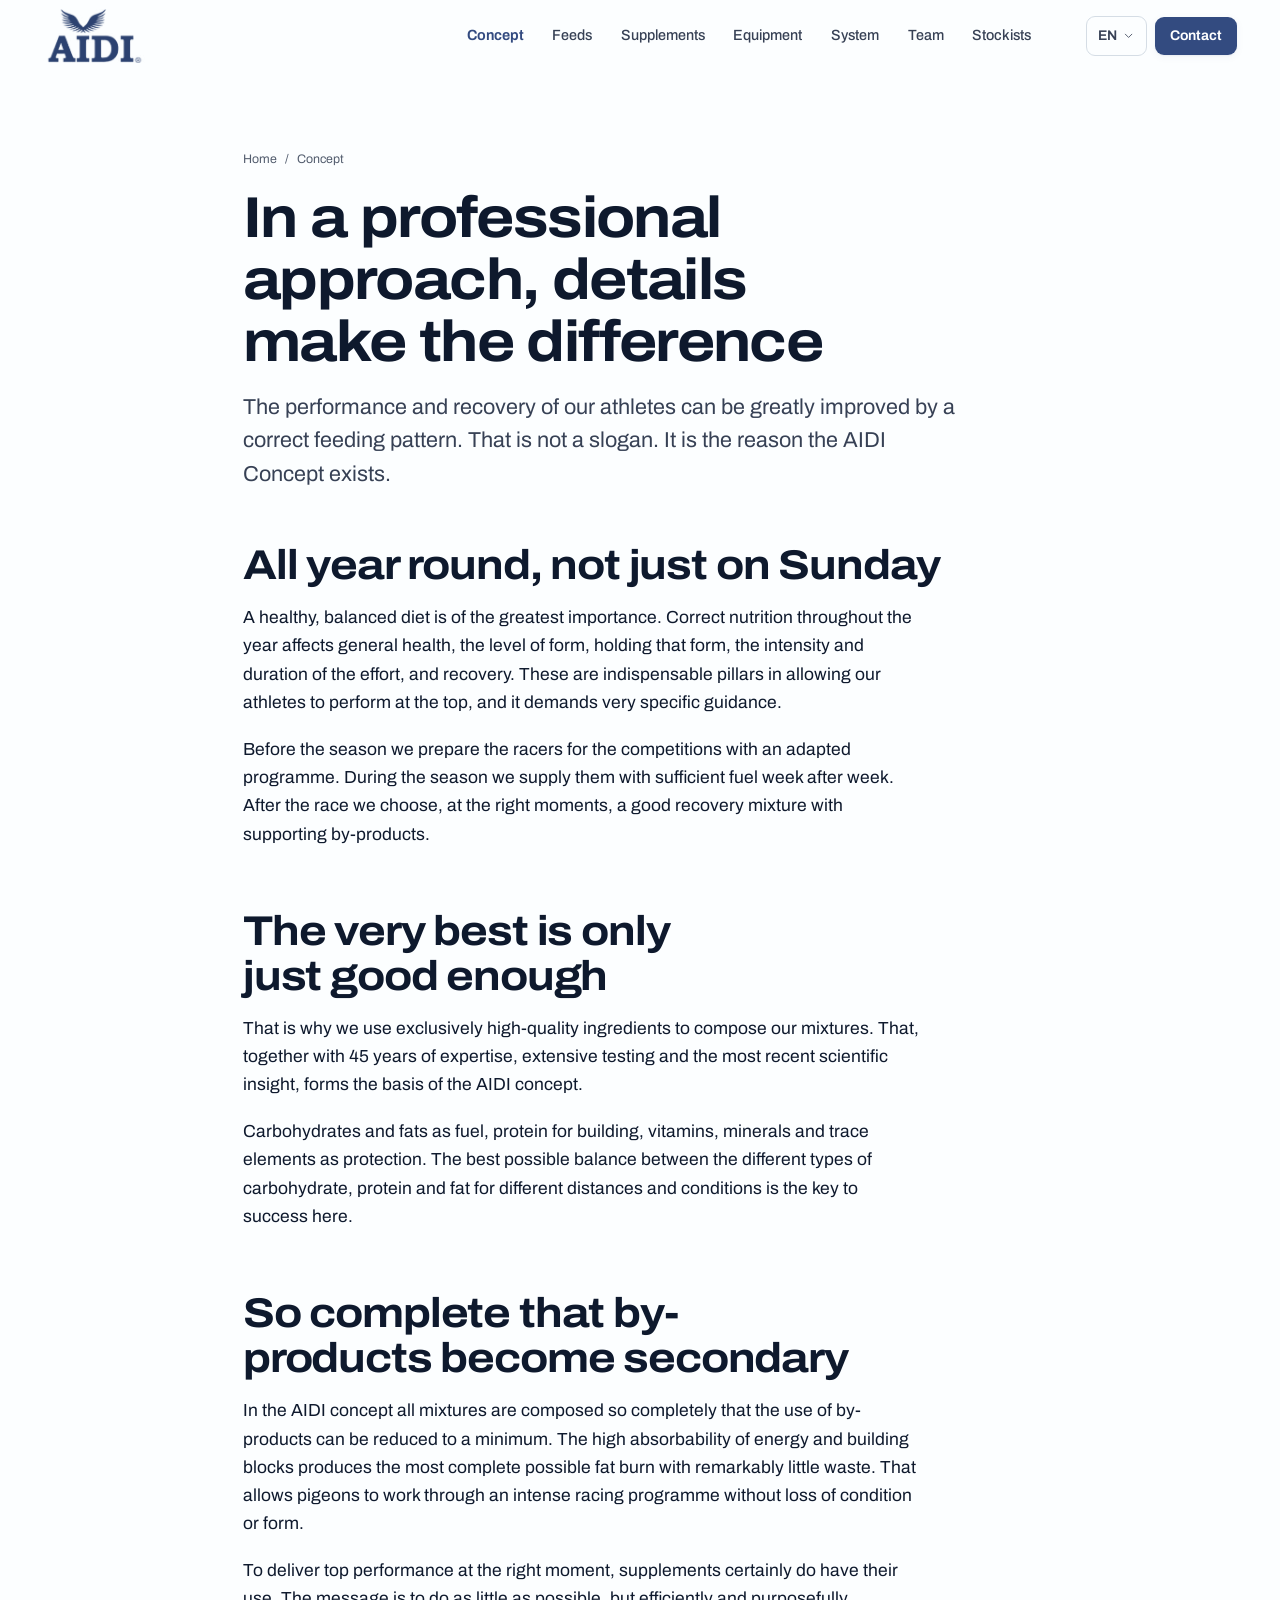
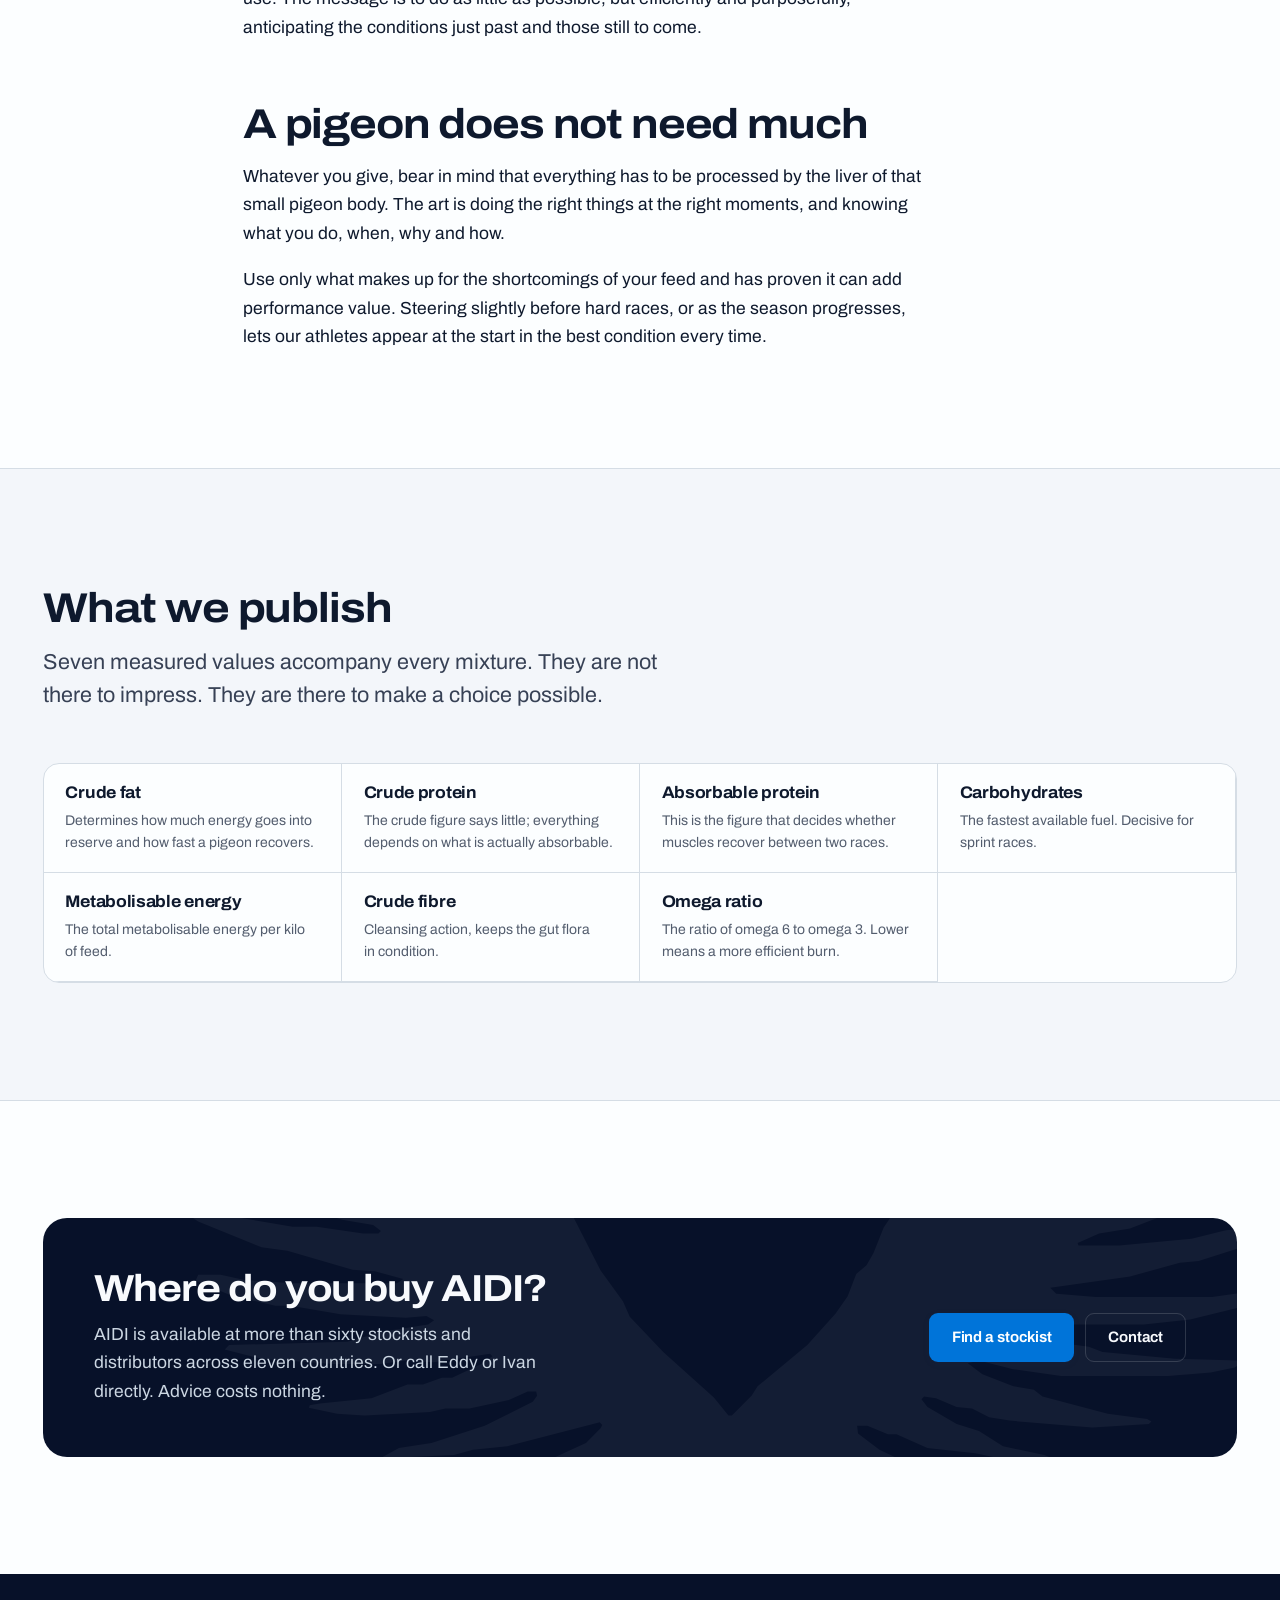
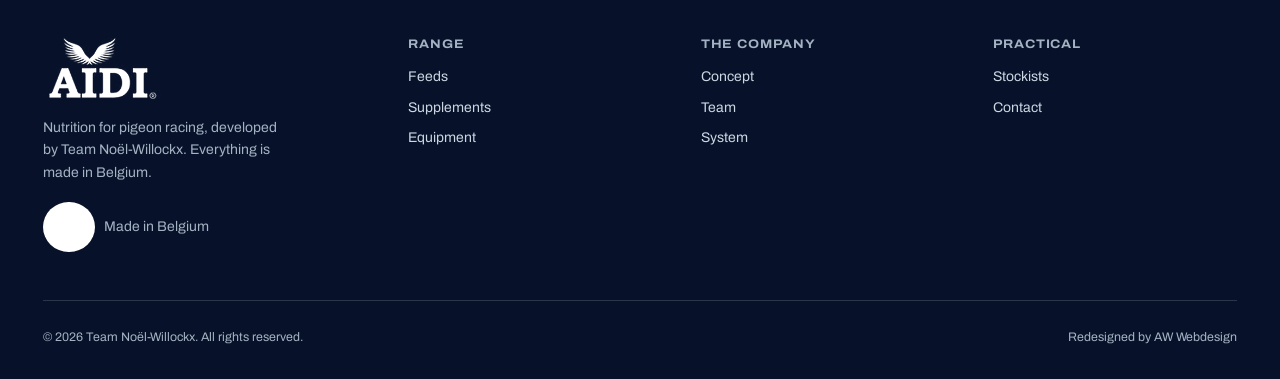
==== commit ab6eaf8e: "git commit -m "Update project files and add preview-feedback.cjs"" ====
--- a/concept.html
+++ b/concept.html
@@ -11,7 +11,7 @@
 <link rel="preconnect" href="https://fonts.googleapis.com">
 <link rel="preconnect" href="https://fonts.gstatic.com" crossorigin>
 <link rel="stylesheet" href="https://fonts.googleapis.com/css2?family=Archivo:wdth,wght@62..125,100..900&display=swap">
-<link rel="stylesheet" href="style.css?v=d838c73b">
+<link rel="stylesheet" href="style.css?v=d08a425c">
 <script>document.documentElement.className = 'js';</script>
 </head>
 <body data-page="concept">
@@ -83,7 +83,7 @@
         <span aria-hidden="true">/</span>
         <span data-i18n="nav.concept">Concept</span>
       </nav>
-      <h1 data-i18n="concept.h1">Bij een professionele aanpak maken details het verschil</h1>
+      <h1 class="rv-mask"><span data-i18n="concept.h1">Bij een professionele aanpak maken details het verschil</span></h1>
       <p data-i18n="concept.lede" class="lede">Prestaties en recuperatie van onze atleten kunnen sterk verbeterd worden door een juist voedingspatroon. Dat is geen slogan. Het is de reden waarom het AIDI Concept bestaat.</p>
     </div>
   </section>
@@ -223,8 +223,8 @@
     </div>
   </footer>
 
-<script src="data.js?v=89add716"></script>
-<script src="i18n.js?v=62e3273c"></script>
-<script src="script.js?v=53203c84"></script>
+<script src="data.js?v=b1173059"></script>
+<script src="i18n.js?v=3e4fc696"></script>
+<script src="script.js?v=f91259c1"></script>
 </body>
 </html>
--- a/style.css
+++ b/style.css
@@ -667,7 +667,7 @@
   position: absolute; inset: 0;
   width: 100%; height: 100%; object-fit: cover;
   opacity: 0; pointer-events: none;
-  transition: opacity 520ms var(--ease);
+  transition: opacity 340ms var(--ease);
 }
 .analyser__next.is-in { opacity: 1; }
 
@@ -771,6 +771,22 @@
 }
 
 .filters__count { margin-inline-start: auto; font-size: var(--small); color: var(--ink-3); }
+
+/* Feed choices stay on separate, labelled lines, with an explicit selected mark. */
+[data-filters='feed-list'] { align-items: start; padding: 1.25rem; background: var(--surface); border: 1px solid var(--line); border-radius: var(--r-lg); }
+[data-filters='feed-list'] .filters__group { width: 100%; gap: 0.5rem; }
+[data-filters='feed-list'] .filters__group[hidden] { display: none; }
+[data-filters='feed-list'] .filters__label { flex-basis: 100%; margin-bottom: 0.15rem; font-size: var(--small); text-transform: none; letter-spacing: 0; color: var(--ink); }
+.chip { min-height: 44px; }
+[data-filters='feed-list'] .chip::before { content: ''; display: inline-block; width: 0.8em; margin-right: 0.4em; }
+[data-filters='feed-list'] .chip[aria-pressed='true']::before { content: '✓'; }
+.filters__help { width: 100%; font-size: var(--small); color: var(--ink-2); }
+[data-filters='feed-list'] .filters__count { margin-inline-start: 0; align-self: center; margin-right: auto; }
+.no-js .filters, .no-js .js-only { display: none; }
+.mix-overview { display: grid; gap: 1.3rem; margin-top: 1.35rem; }
+.mix-overview__item { display: block; color: var(--ink); padding-block: 0.35rem 1rem; border-bottom: 1px solid var(--line); }
+.mix-overview__item:hover { color: var(--signal-ink); }
+.mix-overview__item > div { flex-wrap: wrap; }
 
 /* ------------------------------------------------------- 13. product rows -- */
 /* A dense, scannable list. Rows, not a card grid: a fancier compares mixes,
@@ -1273,7 +1289,6 @@
     animation-iteration-count: 1 !important;
     transition-duration: 0.01ms !important;
   }
-  :root:not([data-motion='on']) .rise, .rise.is-in { opacity: 1; transform: none; }
   :root:not([data-motion='on']) .macro__track.clip { clip-path: inset(0 0 0 0 round 99px); }
   .analyser__dot { animation: none; }
 }
@@ -1359,6 +1374,9 @@
   border-top: 1px solid var(--line);
 }
 .gear h2 { font-size: clamp(1.55rem, 1.25rem + 1.3vw, 2.15rem); }
+.gear > * { min-width: 0; }
+.gear h2 { overflow-wrap: anywhere; }
+.gear .media img { object-fit: contain; height: auto; width: 100%; }
 
 .media--mark {
   display: grid; place-items: center;
@@ -1371,6 +1389,22 @@
 .media--mark svg { width: 42%; }
 
 table.compare--slim { min-width: 28rem; }
+table.feeder-specs { min-width: 0; width: 100%; table-layout: fixed; }
+table.feeder-specs th, table.feeder-specs td { white-space: normal; overflow-wrap: anywhere; padding: 0.85rem 0.5rem; }
+table.feeder-specs th:first-child, table.feeder-specs td:first-child { min-width: 0; }
+@media (max-width: 480px) {
+  table.feeder-specs th, table.feeder-specs td { padding: 0.7rem 0.3rem; font-size: 0.8rem; }
+}
+
+.nearby { padding: clamp(1.2rem, 3vw, 2rem); margin-bottom: 2rem; background: var(--surface); border: 1px solid var(--line); border-radius: var(--r-lg); }
+.nearby > p { margin-block: 0.75rem 1rem; max-width: var(--measure); color: var(--ink-2); }
+.nearby [data-location-status]:empty { display: none; }
+.nearby .dealers { margin-top: 1.25rem; }
+.nearby [hidden] { display: none; }
+.nearby .btn:disabled { opacity: 0.65; cursor: wait; }
+.dealer__distance { font-size: var(--small); font-weight: 650; color: var(--navy); margin-bottom: 0.65rem; }
+.nearby .arrow-link { margin-top: 1rem; }
+.dealer__links a { overflow-wrap: anywhere; }
 
 /* ----------------------------------------------------------- 29. contact -- */
 .contact-grid { display: grid; gap: 0.9rem; grid-template-columns: repeat(auto-fit, minmax(min(100%, 19rem), 1fr)); }
@@ -1424,17 +1458,26 @@
 /* =============================================== 32. entrance animation -- */
 /* The hero arrives in one orchestrated sequence rather than a fade bolted on
    to every section. As everywhere else, the stylesheet hides nothing on its
-   own: script.js adds .anim-in once it has confirmed the hero is present, and
-   a failsafe removes the held state regardless. */
+   own: script.js adds .is-armed and then .anim-in, and a failsafe removes the
+   held state regardless.
+
+   How much things travel is a variable, not a separate rule. Reduced motion
+   sets the travel to zero further down, which leaves the fade intact without
+   any second set of selectors fighting these on specificity. */
 
 .hero__h1 .hero__line { display: block; overflow: hidden; }
-.js .hero.is-armed .hero__h1 .hero__line > * { display: inline-block; transform: translateY(105%); }
+.js .hero.is-armed .hero__h1 .hero__line > * {
+  display: inline-block;
+  transform: translateY(var(--travel-line, 105%));
+  opacity: var(--held-opacity, 1);
+}
 .hero.anim-in .hero__h1 .hero__line > * {
   transform: none;
-  transition: transform 950ms cubic-bezier(0.16, 1, 0.3, 1);
-}
-
-.js .hero.is-armed [data-hero] { opacity: 0; transform: translateY(14px); }
+  opacity: 1;
+  transition: transform 950ms cubic-bezier(0.16, 1, 0.3, 1), opacity 620ms var(--ease);
+}
+
+.js .hero.is-armed [data-hero] { opacity: 0; transform: translateY(var(--travel-y, 14px)); }
 .hero.anim-in [data-hero] {
   opacity: 1; transform: none;
   transition: opacity 780ms var(--ease), transform 820ms var(--ease);
@@ -1444,7 +1487,10 @@
 .hero.anim-in [data-hero="3"] { transition-delay: 420ms; }
 
 /* The wing watermark drifts in behind the headline. */
-.js .hero.is-armed .hero__mark { opacity: 0; transform: translate(2%, -2%) scale(1.06); }
+.js .hero.is-armed .hero__mark {
+  opacity: 0;
+  transform: translate(var(--travel-mark, 2%), calc(var(--travel-mark, 2%) * -1)) scale(var(--travel-scale, 1.06));
+}
 .hero.anim-in .hero__mark {
   opacity: 1; transform: none;
   transition: opacity 1600ms var(--ease) 200ms, transform 2200ms var(--ease) 200ms;
@@ -1485,10 +1531,71 @@
 .btn--signal, .btn--primary { will-change: transform; }
 
 @media (prefers-reduced-motion: reduce) {
-  :root:not([data-motion='on']) .hero.is-armed .hero__h1 .hero__line > *,
-  :root:not([data-motion='on']) .hero.is-armed [data-hero],
-  :root:not([data-motion='on']) .hero.is-armed .hero__mark { opacity: 1; transform: none; }
   .season__step:hover, .plan:hover, .person:hover, .dealer:hover { transform: none; }
   .media:hover img { transform: none; }
   .analyser__fill { transition: none !important; }
 }
+
+/* ================================================= 34. text reveals -- */
+/* Two registers, deliberately unalike. A page title wipes up out of its own
+   mask; a section heading and its lede rise softly, a beat apart. script.js
+   applies these only to elements that start below the fold, or plays them
+   once on load for the ones above it, and the same failsafe releases them.
+
+   Travel is a variable here too, so the reduced-motion alternative is a
+   one-line change rather than a competing rule. */
+
+.rv-mask { overflow: hidden; }
+.rv-mask > span { display: block; }
+
+.wipe > span {
+  transform: translateY(var(--travel-wipe, 102%));
+  opacity: var(--held-opacity, 1);
+}
+.wipe.is-in > span {
+  transform: none;
+  opacity: 1;
+  transition: transform 880ms cubic-bezier(0.16, 1, 0.3, 1), opacity 560ms var(--ease);
+}
+
+/* The softer register: heading first, lede a beat later. */
+.rise { opacity: 0; transform: translateY(var(--travel-y, 10px)); }
+.rise.is-in {
+  opacity: 1; transform: none;
+  transition: opacity 620ms var(--ease), transform 680ms var(--ease);
+  transition-delay: var(--delay, 0ms);
+}
+
+
+/* ================================= 35. reduced motion: fade, not freeze -- */
+/* The preference is about movement, not about content appearing. Setting the
+   travel variables to zero removes every slide, wipe and drift while leaving
+   the crossfade, which is the alternative the guidance asks for. The second
+   rule gives those fades their duration back, because the blanket rule in
+   section 23 flattens every transition on the page. */
+
+@media (prefers-reduced-motion: reduce) {
+  :root:not([data-motion='on']) {
+    --travel-y: 0px;
+    --travel-line: 0%;
+    --travel-wipe: 0%;
+    --travel-mark: 0%;
+    --travel-scale: 1;
+    --held-opacity: 0;
+  }
+  :root:not([data-motion='on']) .rise,
+  :root:not([data-motion='on']) .rise.is-in,
+  :root:not([data-motion='on']) .wipe > span,
+  :root:not([data-motion='on']) .wipe.is-in > span,
+  :root:not([data-motion='on']) .hero.is-armed [data-hero],
+  :root:not([data-motion='on']) .hero.anim-in [data-hero],
+  :root:not([data-motion='on']) .hero.is-armed .hero__h1 .hero__line > *,
+  :root:not([data-motion='on']) .hero.anim-in .hero__h1 .hero__line > *,
+  :root:not([data-motion='on']) .hero.is-armed .hero__mark,
+  :root:not([data-motion='on']) .hero.anim-in .hero__mark {
+    transition-duration: 560ms !important;
+    transition-delay: var(--delay, 0ms) !important;
+  }
+  /* The macro bar wipe is a size change, so it simply appears drawn. */
+  :root:not([data-motion='on']) .macro__track.clip { clip-path: inset(0 0 0 0 round 99px) !important; }
+}
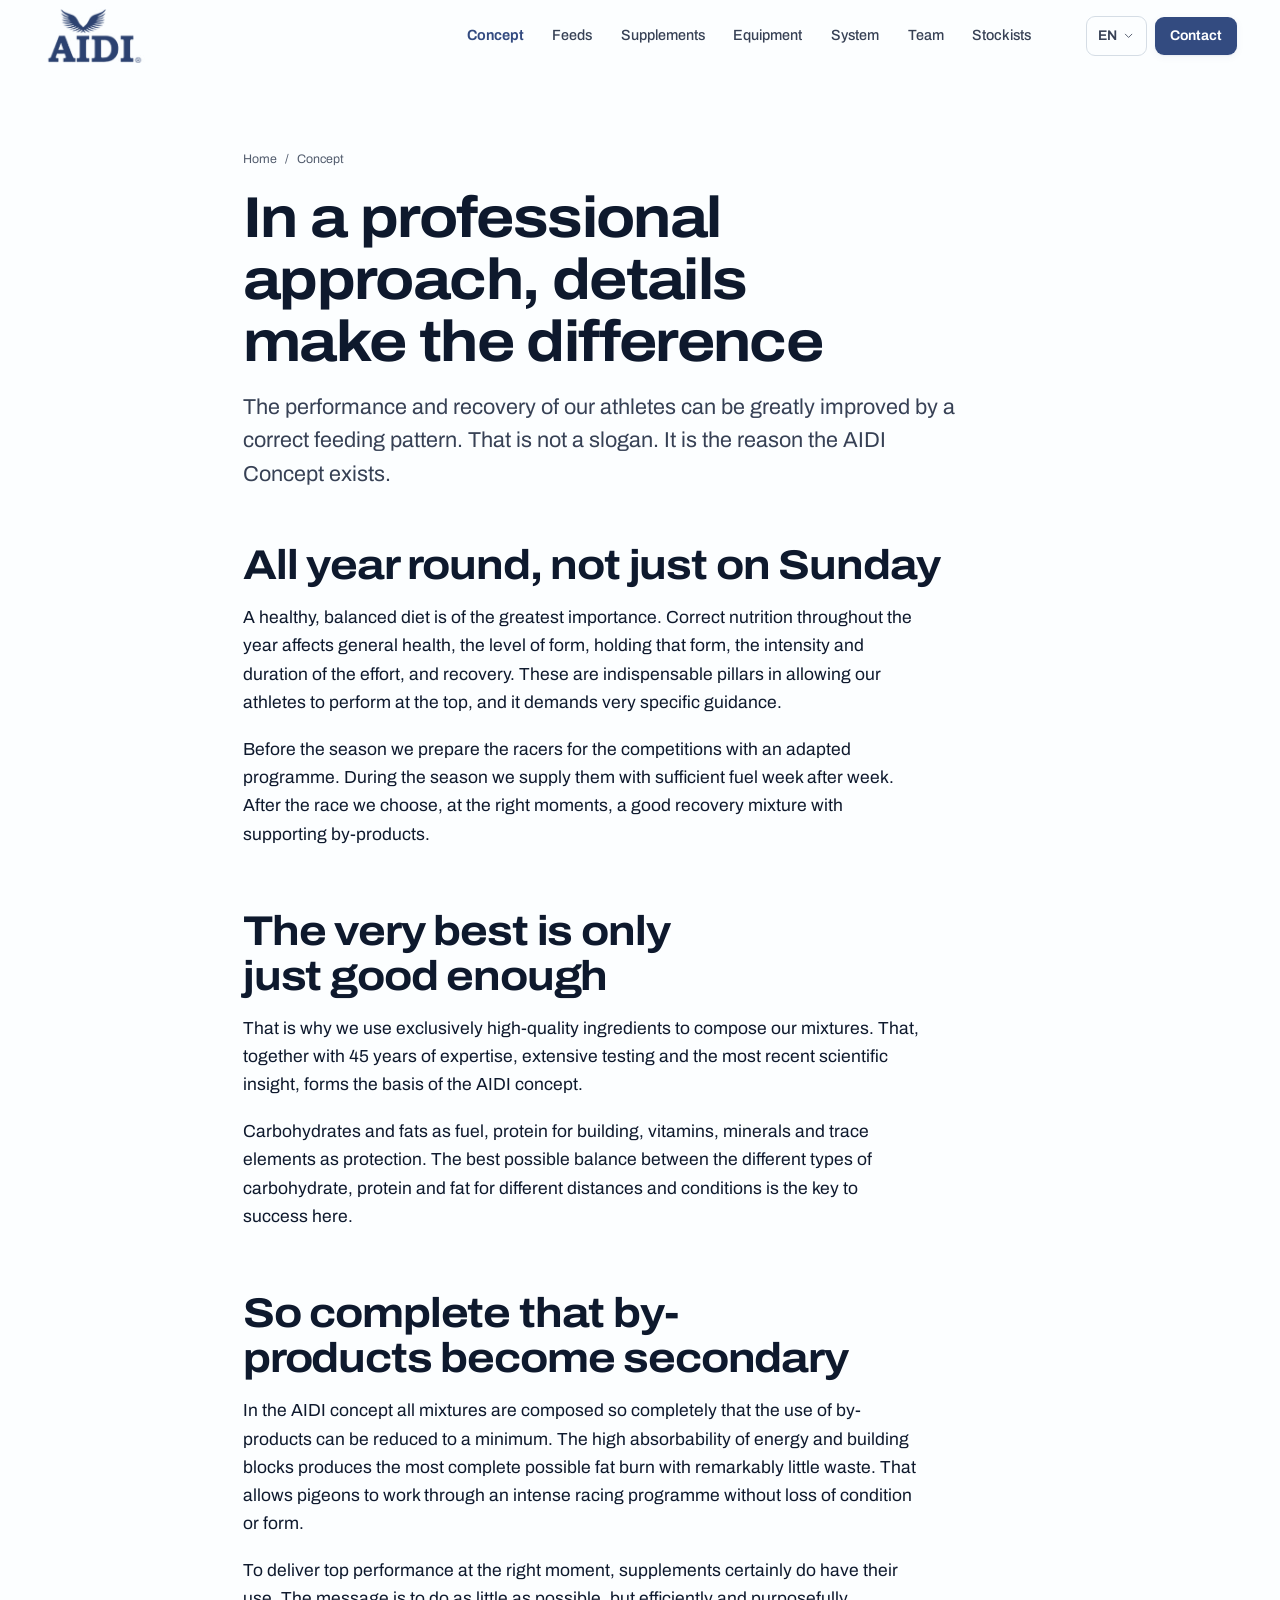
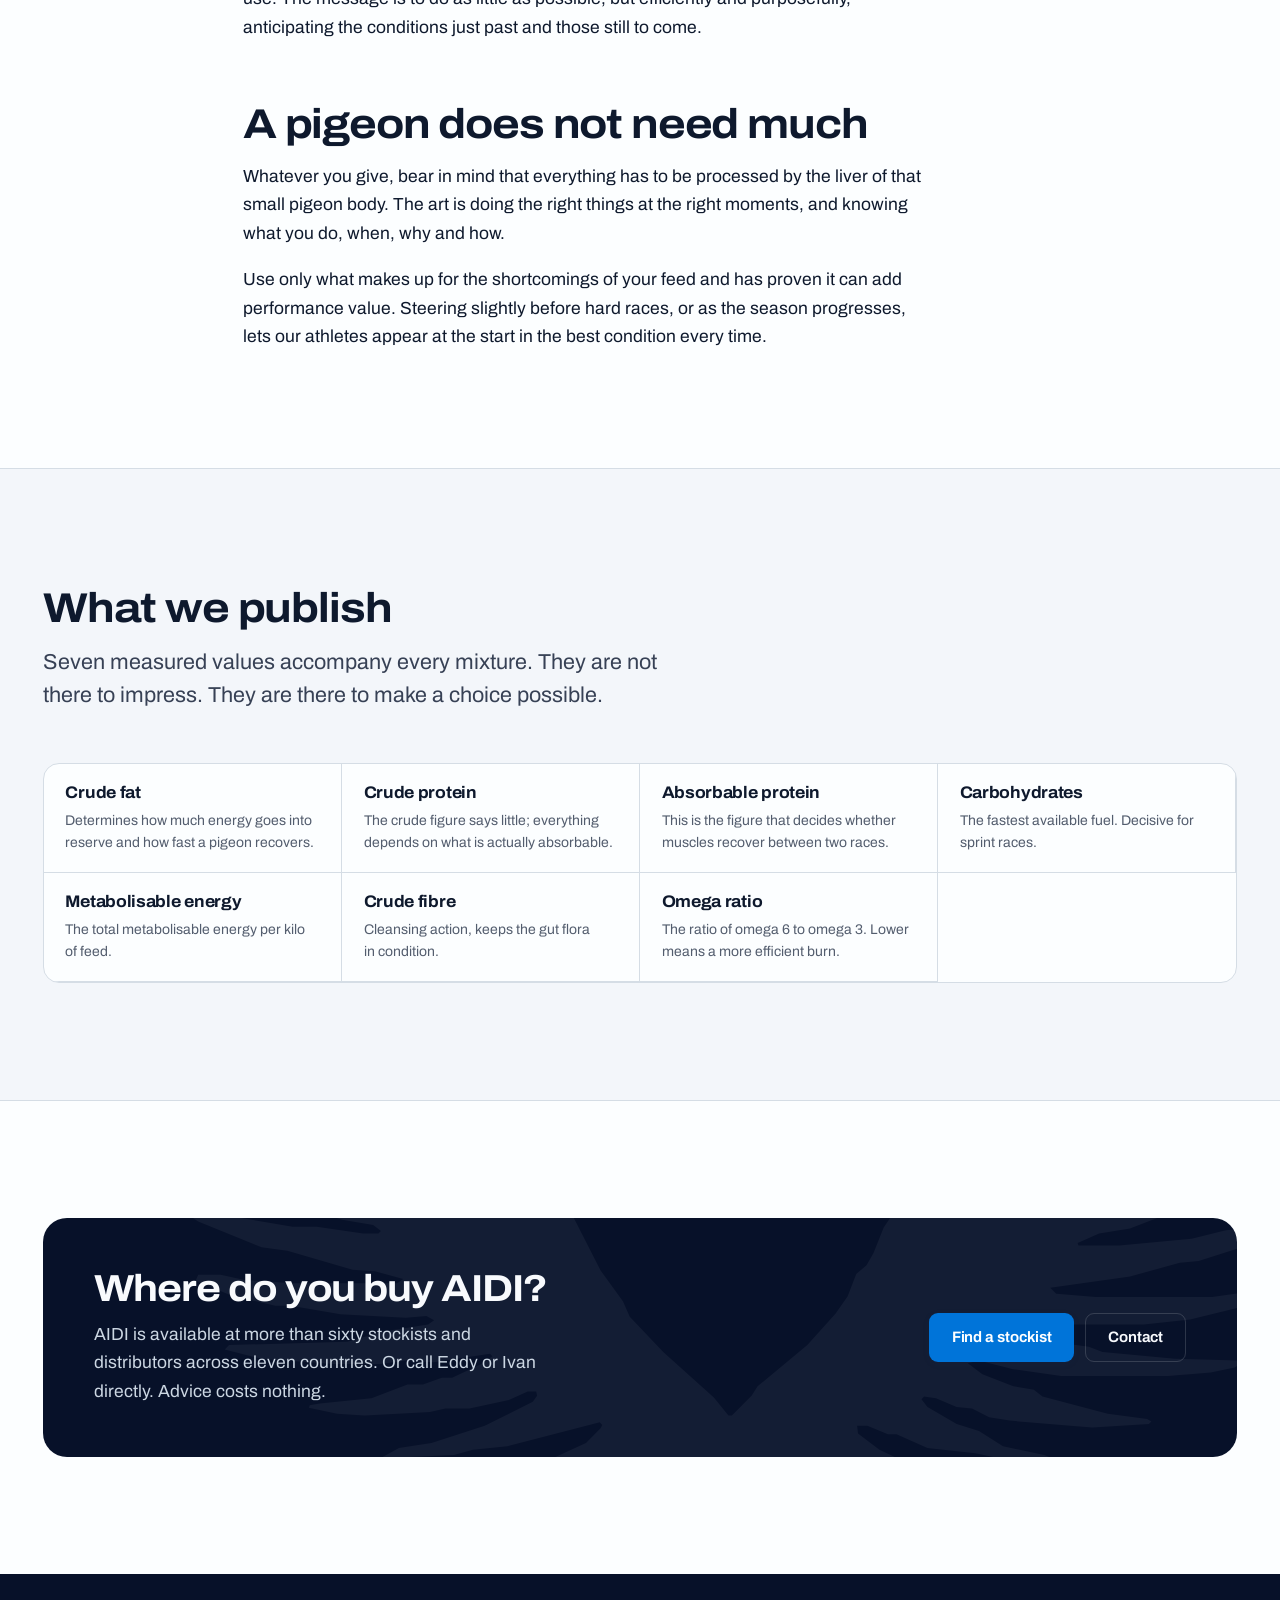
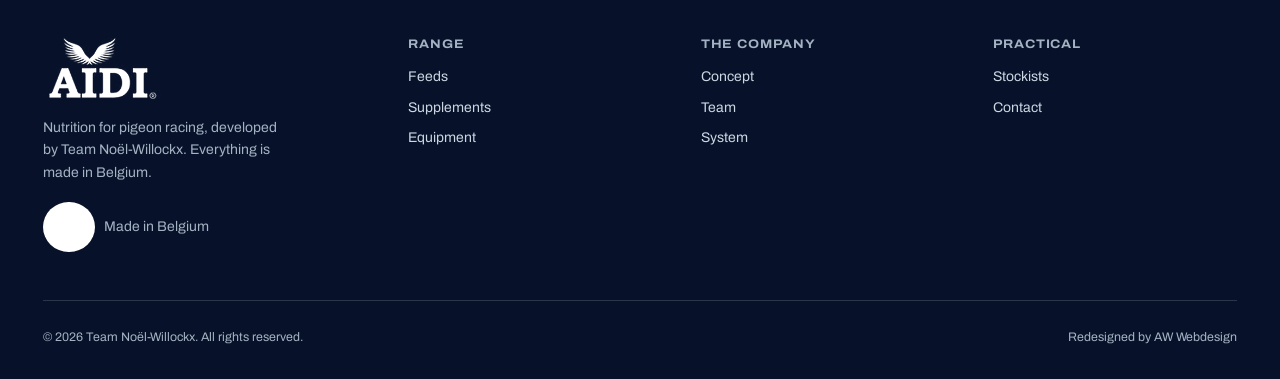
==== commit d58536ee: "git commit -m "Update project files and documentation"" ====
--- a/concept.html
+++ b/concept.html
@@ -11,7 +11,7 @@
 <link rel="preconnect" href="https://fonts.googleapis.com">
 <link rel="preconnect" href="https://fonts.gstatic.com" crossorigin>
 <link rel="stylesheet" href="https://fonts.googleapis.com/css2?family=Archivo:wdth,wght@62..125,100..900&display=swap">
-<link rel="stylesheet" href="style.css?v=d08a425c">
+<link rel="stylesheet" href="style.css?v=8d47c5ab">
 <script>document.documentElement.className = 'js';</script>
 </head>
 <body data-page="concept">
@@ -224,7 +224,7 @@
   </footer>
 
 <script src="data.js?v=b1173059"></script>
-<script src="i18n.js?v=3e4fc696"></script>
-<script src="script.js?v=f91259c1"></script>
+<script src="i18n.js?v=73adac3b"></script>
+<script src="script.js?v=80767abf"></script>
 </body>
 </html>
--- a/style.css
+++ b/style.css
@@ -686,7 +686,7 @@
   border-radius: 99px;
 }
 
-.macro__seg { height: 100%; min-width: 4px; flex-shrink: 1; border-radius: 99px; }
+.macro__seg { height: 100%; min-width: 4px; flex-shrink: 1; border-radius: 99px; transform-origin: left center; }
 .macro__seg--fat  { background: var(--m-fat); }
 .macro__seg--pro  { background: var(--m-pro); }
 .macro__seg--carb { background: var(--m-carb); }
@@ -784,8 +784,8 @@
 [data-filters='feed-list'] .filters__count { margin-inline-start: 0; align-self: center; margin-right: auto; }
 .no-js .filters, .no-js .js-only { display: none; }
 .mix-overview { display: grid; gap: 1.3rem; margin-top: 1.35rem; }
-.mix-overview__item { display: block; color: var(--ink); padding-block: 0.35rem 1rem; border-bottom: 1px solid var(--line); }
-.mix-overview__item:hover { color: var(--signal-ink); }
+.mix-overview__item { display: block; color: var(--ink); padding: 0.55rem 0.65rem 1rem; border-bottom: 1px solid var(--line); border-radius: var(--r-sm); transition: background-color var(--t-fast) var(--ease); }
+.mix-overview__item:hover, .mix-overview__item:focus-visible { color: var(--signal-ink); background: var(--surface); }
 .mix-overview__item > div { flex-wrap: wrap; }
 
 /* ------------------------------------------------------- 13. product rows -- */
@@ -1474,7 +1474,7 @@
 .hero.anim-in .hero__h1 .hero__line > * {
   transform: none;
   opacity: 1;
-  transition: transform 950ms cubic-bezier(0.16, 1, 0.3, 1), opacity 620ms var(--ease);
+  transition: transform 900ms cubic-bezier(0.16, 1, 0.3, 1);
 }
 
 .js .hero.is-armed [data-hero] { opacity: 0; transform: translateY(var(--travel-y, 14px)); }
@@ -1599,3 +1599,68 @@
   /* The macro bar wipe is a size change, so it simply appears drawn. */
   :root:not([data-motion='on']) .macro__track.clip { clip-path: inset(0 0 0 0 round 99px) !important; }
 }
+
+/* Selected demo: Hero A, full-width grain photograph and analytical strip. */
+.hero.hero--grain {
+  isolation: isolate;
+  padding: 0;
+  min-height: min(86vh, 760px);
+  display: flex;
+  flex-direction: column;
+  justify-content: center;
+}
+.hero-grain__media { position: absolute; inset: 0; z-index: -2; overflow: hidden; }
+.hero-grain__media img { width: 100%; height: 100%; object-fit: cover; }
+.hero--grain::before {
+  content: ''; position: absolute; inset: 0; z-index: -1;
+  background:
+    linear-gradient(100deg, oklch(0.185 0.05 264 / 0.96) 0%, oklch(0.185 0.05 264 / 0.9) 42%, oklch(0.185 0.05 264 / 0.58) 78%, oklch(0.185 0.05 264 / 0.42) 100%),
+    linear-gradient(to top, oklch(0.185 0.05 264 / 0.85), transparent 38%);
+}
+.hero-grain__inner { flex: 1; padding-block: clamp(3.5rem, 7vw, 6rem); }
+.hero--grain h1 { font-size: clamp(2.4rem, 1.2rem + 6vw, 5.6rem); line-height: 1.02; letter-spacing: -0.037em; max-width: 18ch; overflow-wrap: break-word; }
+.hero--grain .hero__line > span { padding-bottom: 0.08em; }
+.hero--grain.anim-in .hero__line:nth-child(2) > span { transition-delay: 90ms; }
+.hero--grain.anim-in .hero__line:nth-child(3) > span { transition-delay: 180ms; }
+.hero--grain.anim-in .hero-grain__media img { animation: grain-arrive 2600ms cubic-bezier(0.16, 1, 0.3, 1) both; }
+@keyframes grain-arrive { from { transform: scale(1.12); } to { transform: scale(1); } }
+.hero-grain__strip { border-top: 1px solid oklch(1 0 0 / 0.16); background: oklch(0.185 0.05 264 / 0.7); }
+.hero-grain__striprow { display: flex; align-items: center; gap: clamp(1rem, 3vw, 2.5rem); padding-block: 1rem; }
+.hero-grain__now { font-size: var(--small); color: var(--fg-2); }
+.hero-grain__now a { display: block; color: #fff; }
+.hero-grain__macro { flex: 1; min-width: 0; }
+.hero-grain__energy { display: grid; gap: 0.25rem; }
+.hero-grain__energy strong { white-space: nowrap; font-size: 1.2rem; }
+.hero-grain__energy small { font-size: var(--micro); font-weight: 500; }
+@media (max-width: 760px) {
+  .hero-grain__striprow { flex-wrap: wrap; }
+  .hero-grain__now { flex: 1; }
+  .hero-grain__macro { flex-basis: 100%; order: 3; }
+  .hero-grain__macro .macro__key { gap: 0.5rem 1rem; }
+}
+
+/* Selected demo: Season 1. A horizontal year becomes a vertical timeline on mobile. */
+.season-timeline { position: relative; }
+.season-timeline__rail { position: absolute; left: 0; right: 0; top: 1.55rem; height: 2px; background: var(--line); }
+.season-timeline__rail span { display: block; width: 100%; height: 100%; background: var(--signal-ink); transform-origin: left top; }
+.season-timeline__row { display: grid; gap: clamp(1.5rem, 3vw, 2.5rem); grid-template-columns: repeat(4, minmax(0, 1fr)); }
+.season-timeline__step { position: relative; padding-top: 3.6rem; min-width: 0; }
+.season-timeline__node { position: absolute; top: 0.75rem; left: 0; display: grid; place-items: center; width: 1.65rem; height: 1.65rem; border-radius: 50%; background: var(--surface); border: 2px solid var(--signal-ink); }
+.season-timeline__node i { width: 0.45rem; height: 0.45rem; border-radius: 50%; background: var(--signal-ink); }
+.season-timeline__n { font-size: var(--micro); font-weight: 750; letter-spacing: 0.1em; color: var(--signal-ink); font-variant-numeric: tabular-nums; }
+.season-timeline__when { margin-left: 0.55rem; font-size: var(--micro); color: var(--ink-3); }
+.season-timeline__step h3 { margin-top: 0.35rem; font-size: 1.2rem; }
+.season-timeline__step p { margin-top: 0.5rem; font-size: var(--small); line-height: 1.55; color: var(--ink-3); }
+.season-timeline__step .arrow-link { margin-top: 0.75rem; min-height: 44px; font-size: var(--small); }
+@media (max-width: 819px) {
+  .season-timeline__row { grid-template-columns: minmax(0, 1fr); gap: 2rem; }
+  .season-timeline__rail { top: 0.8rem; bottom: 0.8rem; left: 0.8rem; right: auto; width: 2px; height: auto; }
+  .season-timeline__step { padding-top: 0; padding-left: 2.8rem; }
+  .season-timeline__node { top: 0; }
+}
+@media (prefers-reduced-motion: reduce) {
+  .hero--grain.anim-in .hero-grain__media img { animation: none; }
+}
+@media print {
+  .hero--grain.anim-in .hero-grain__media img { animation: none; }
+}
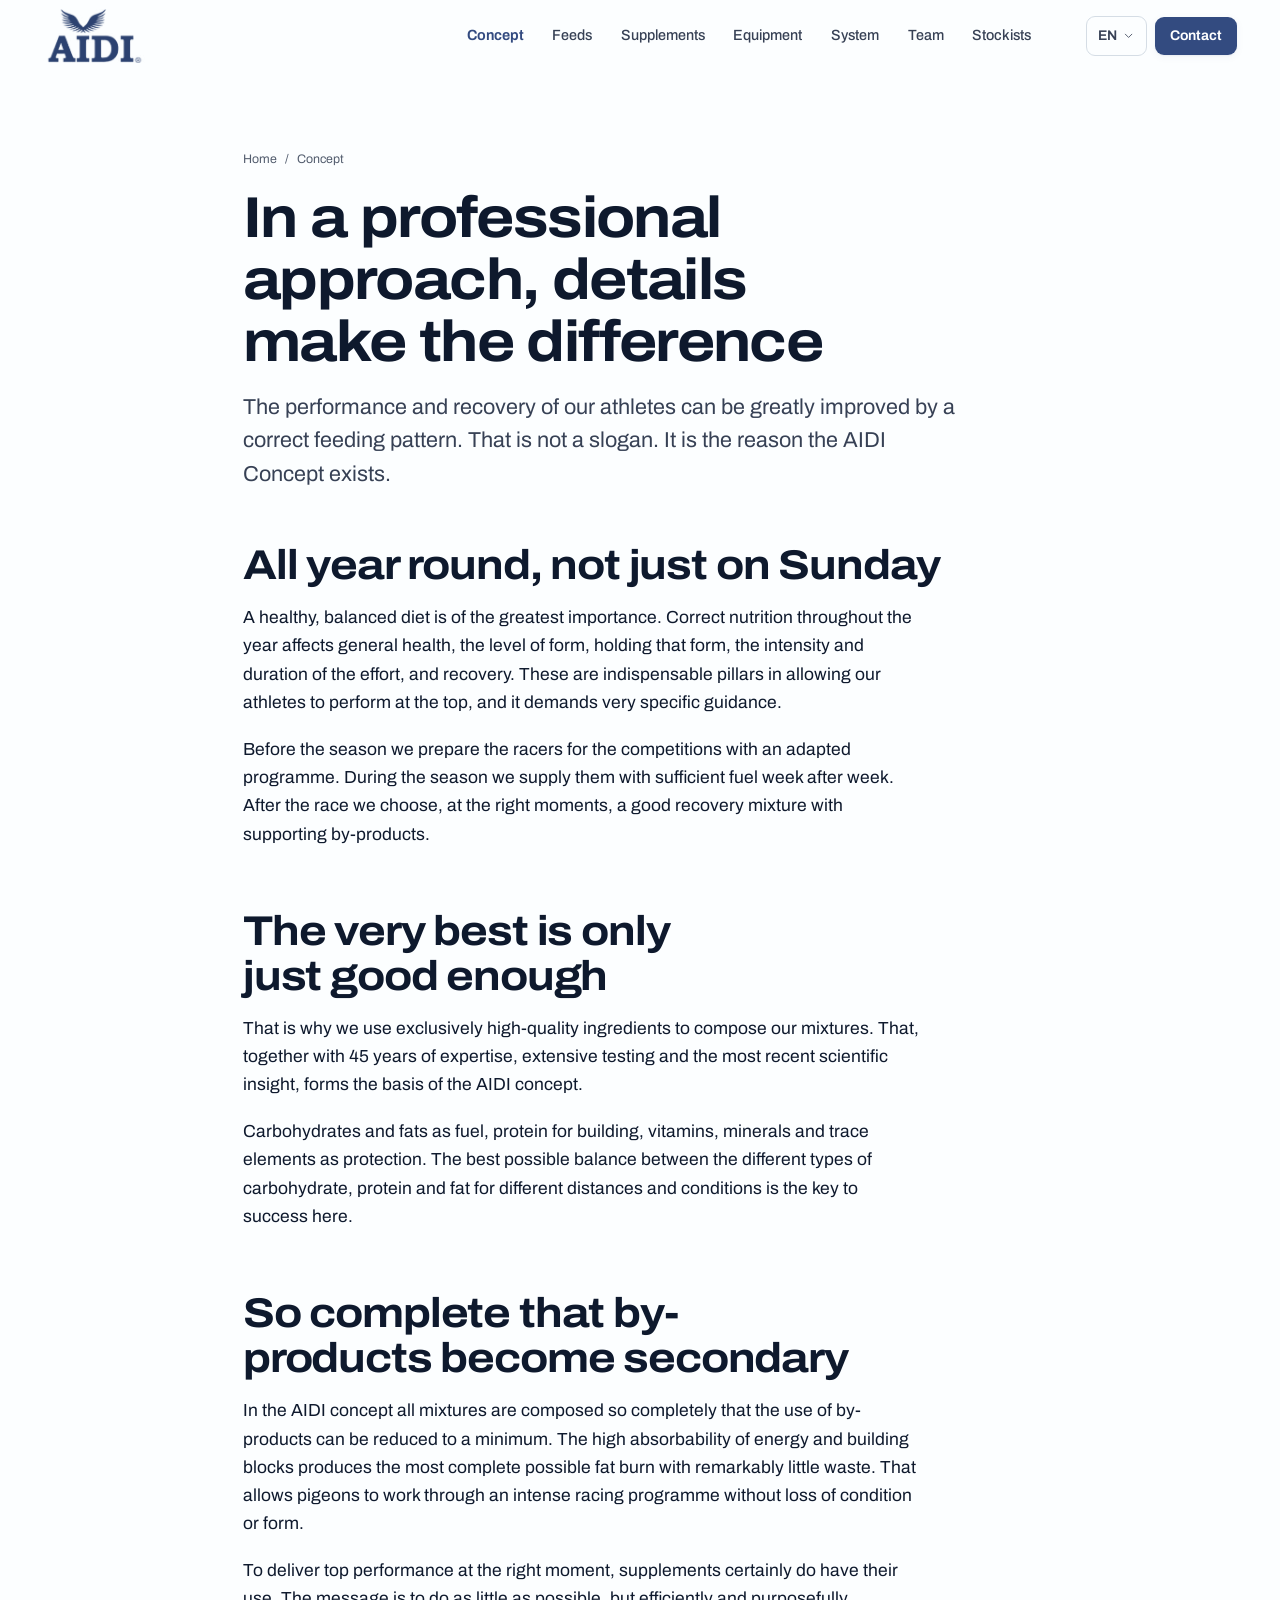
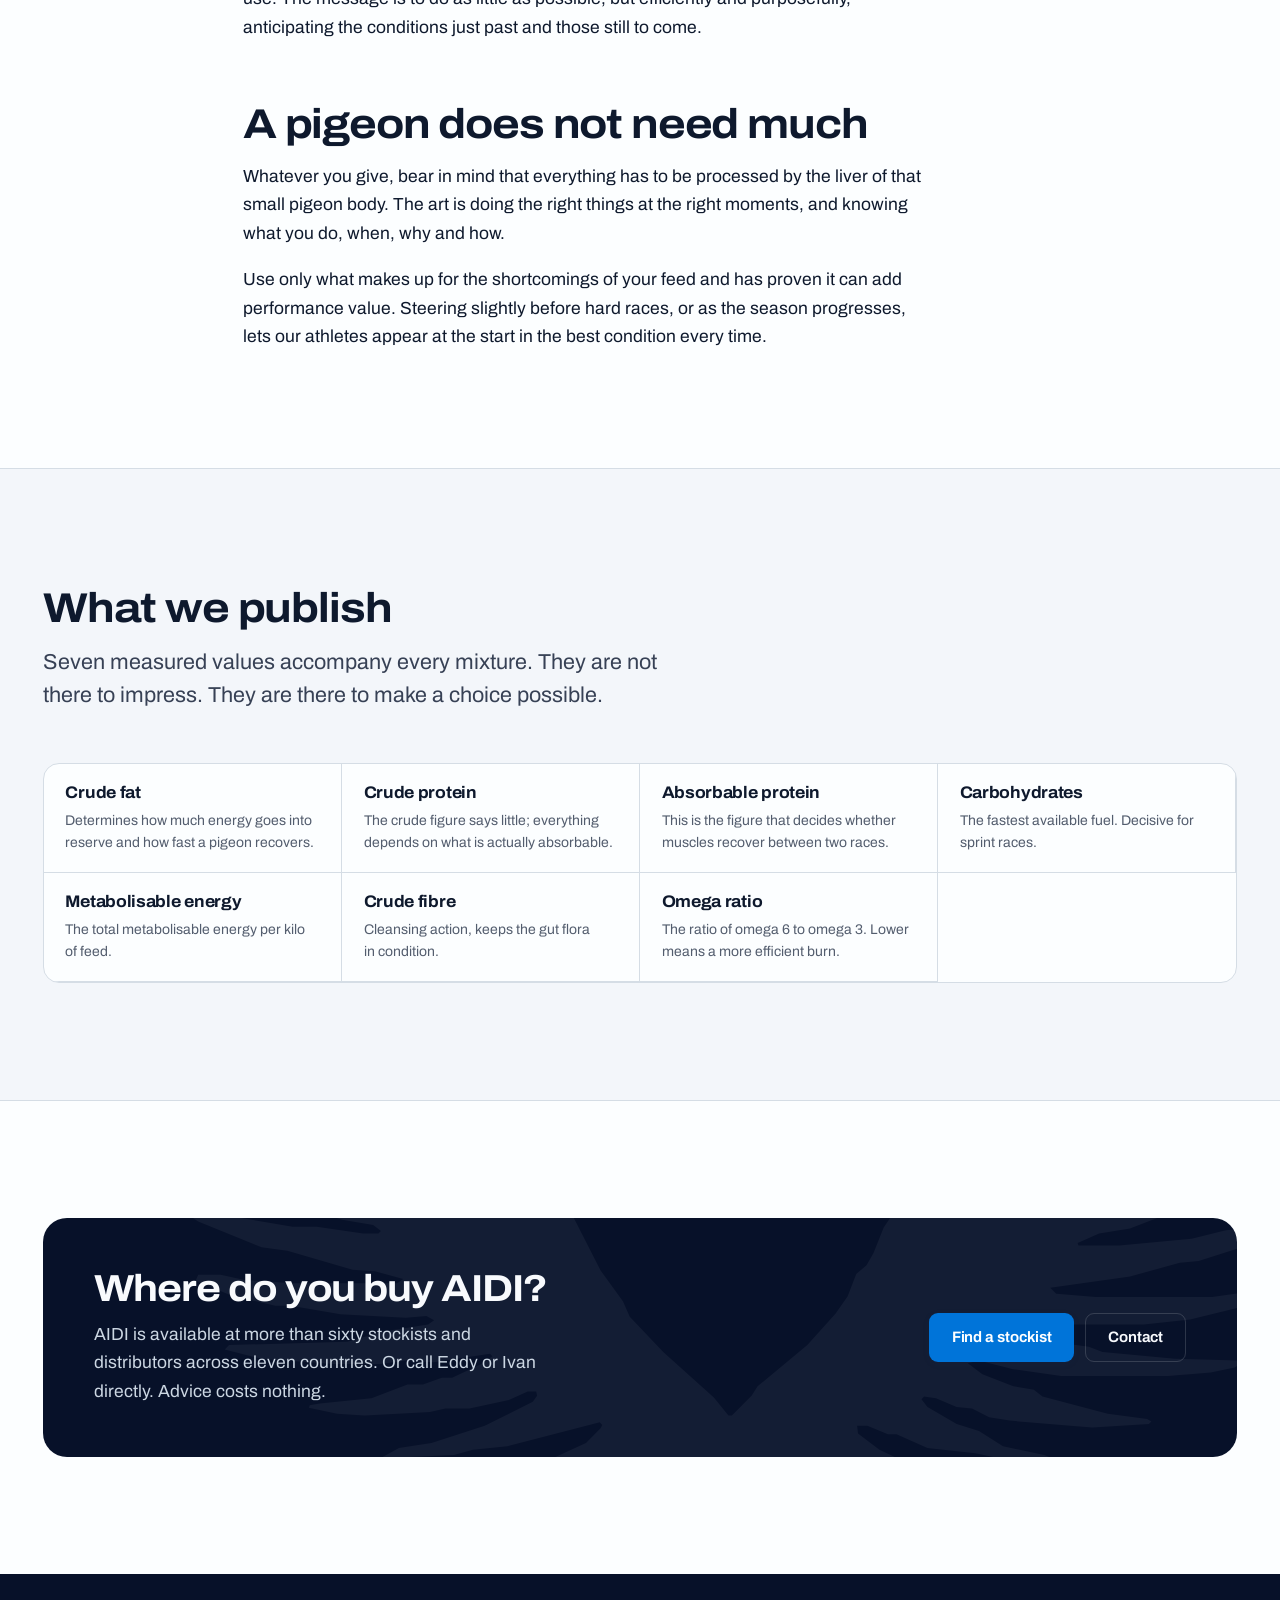
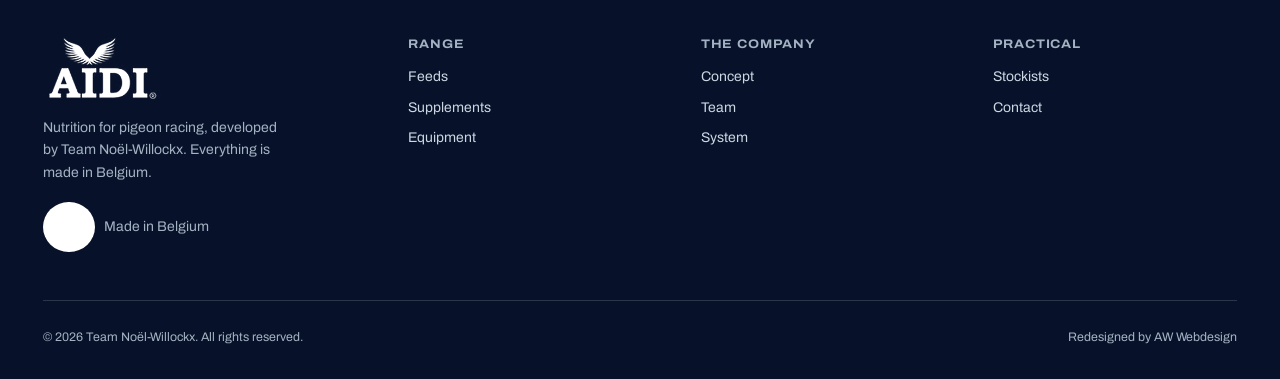
==== commit 13eefa74: "git commit -m "Update project files and documentation"" ====
--- a/concept.html
+++ b/concept.html
@@ -11,7 +11,7 @@
 <link rel="preconnect" href="https://fonts.googleapis.com">
 <link rel="preconnect" href="https://fonts.gstatic.com" crossorigin>
 <link rel="stylesheet" href="https://fonts.googleapis.com/css2?family=Archivo:wdth,wght@62..125,100..900&display=swap">
-<link rel="stylesheet" href="style.css?v=8d47c5ab">
+<link rel="stylesheet" href="style.css?v=82ef0e4e">
 <script>document.documentElement.className = 'js';</script>
 </head>
 <body data-page="concept">
@@ -225,6 +225,6 @@
 
 <script src="data.js?v=b1173059"></script>
 <script src="i18n.js?v=73adac3b"></script>
-<script src="script.js?v=80767abf"></script>
+<script src="script.js?v=1d67e65d"></script>
 </body>
 </html>
--- a/style.css
+++ b/style.css
@@ -1466,8 +1466,8 @@
    any second set of selectors fighting these on specificity. */
 
 .hero__h1 .hero__line { display: block; overflow: hidden; }
+.hero__h1 .hero__line > * { display: block; }
 .js .hero.is-armed .hero__h1 .hero__line > * {
-  display: inline-block;
   transform: translateY(var(--travel-line, 105%));
   opacity: var(--held-opacity, 1);
 }
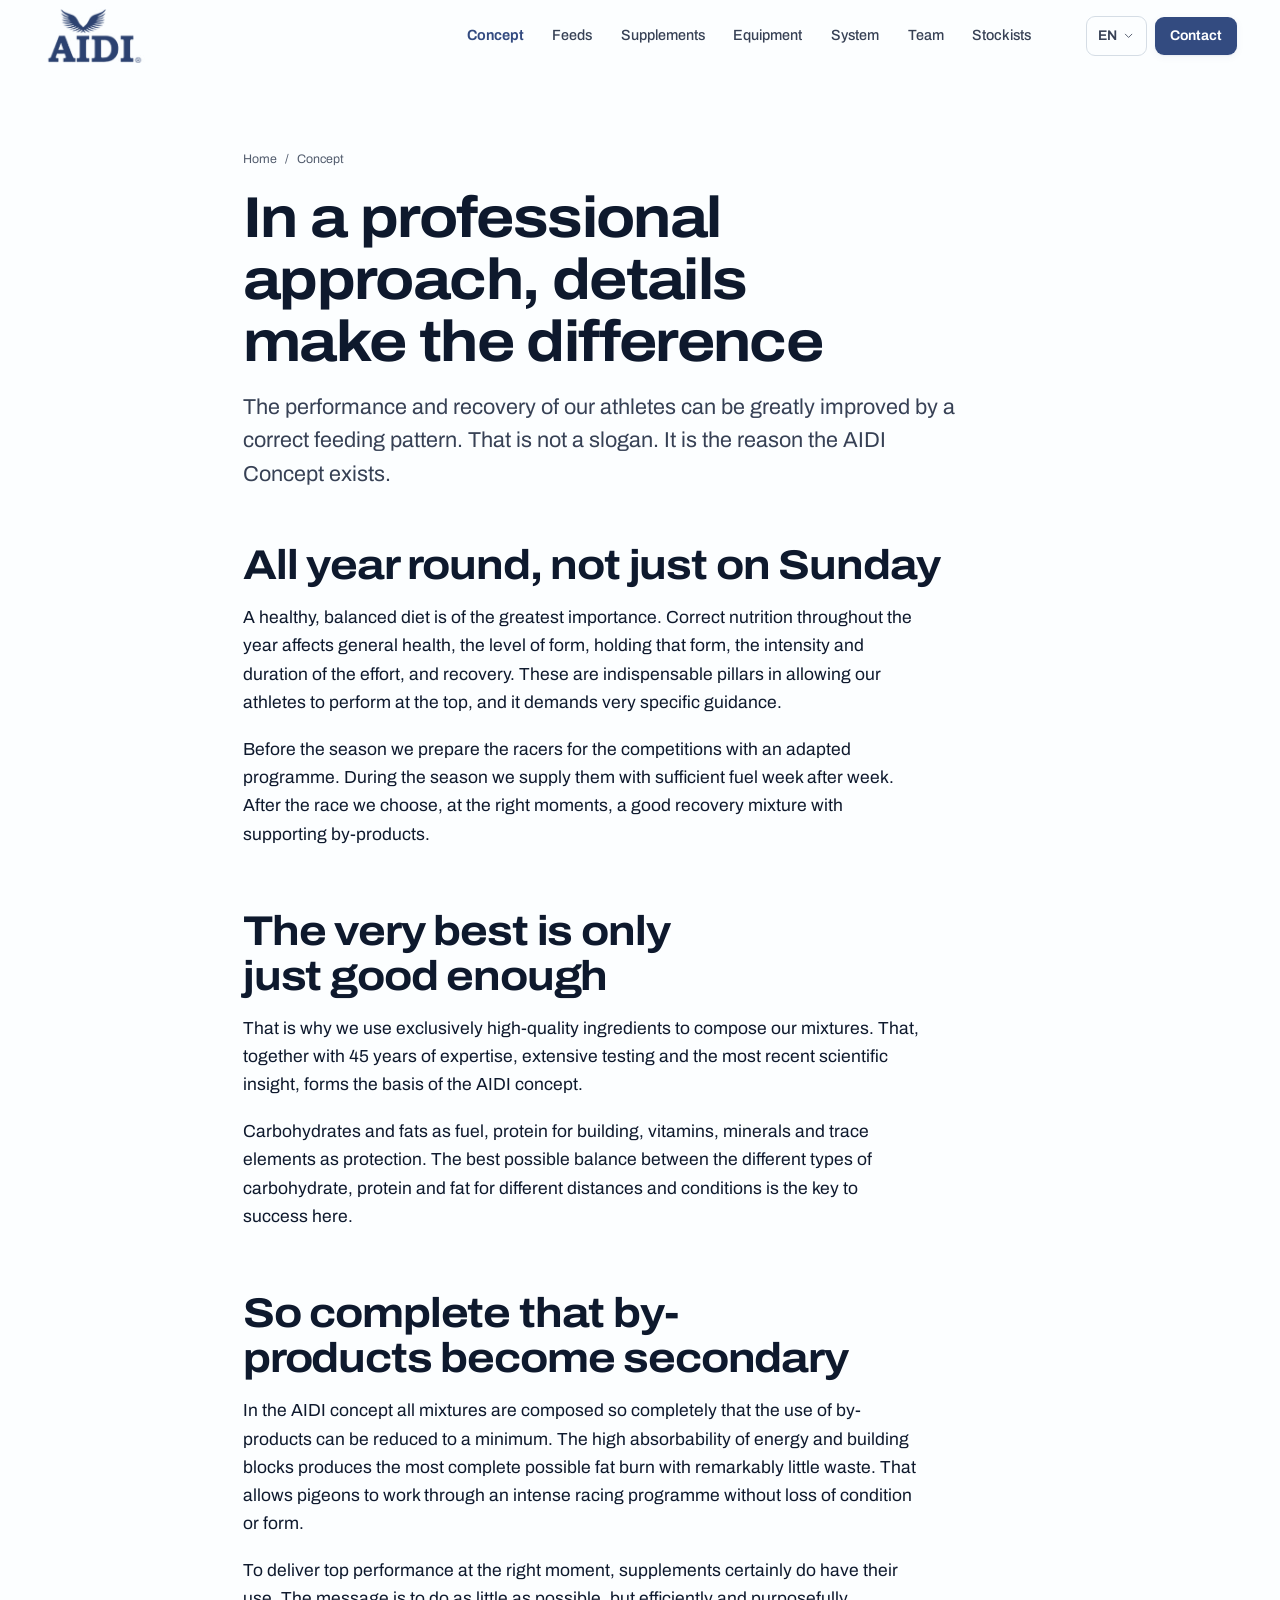
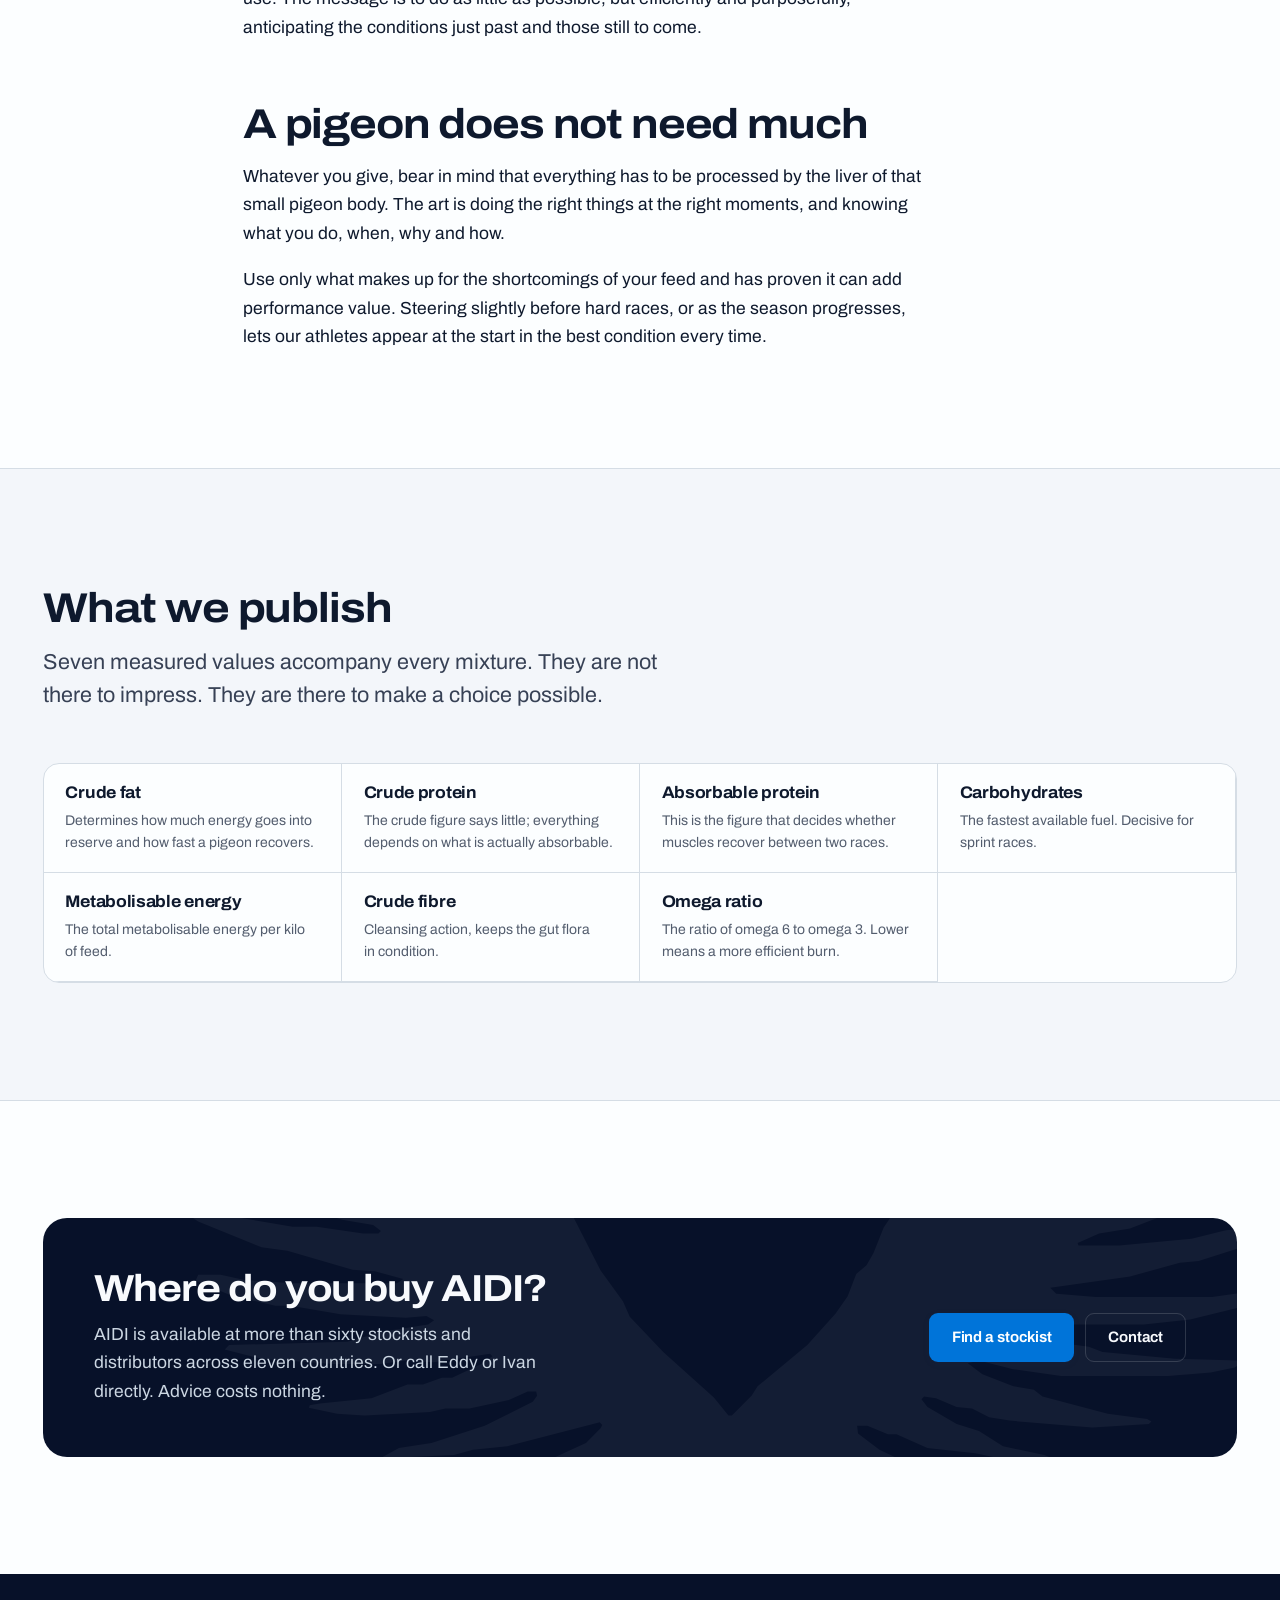
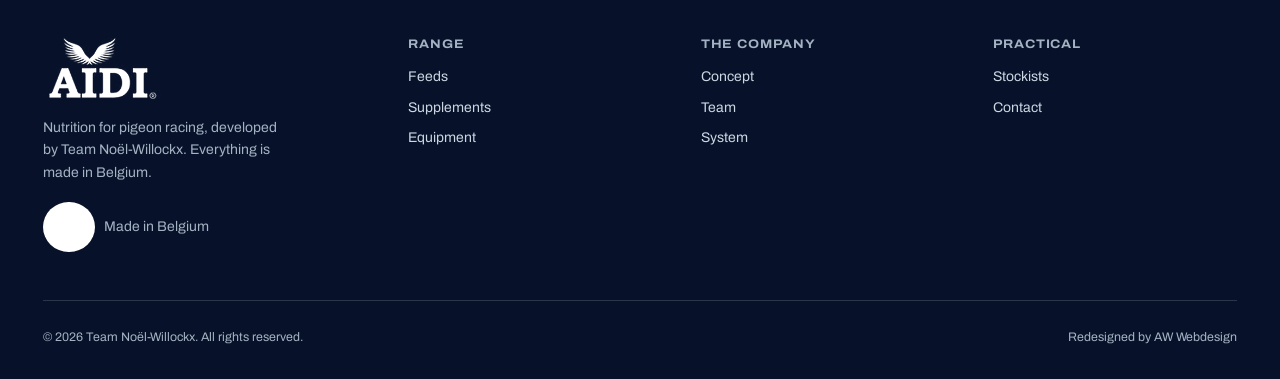
==== commit fd8270c3: "git commit -m "Update website content and scripts"" ====
--- a/concept.html
+++ b/concept.html
@@ -11,7 +11,7 @@
 <link rel="preconnect" href="https://fonts.googleapis.com">
 <link rel="preconnect" href="https://fonts.gstatic.com" crossorigin>
 <link rel="stylesheet" href="https://fonts.googleapis.com/css2?family=Archivo:wdth,wght@62..125,100..900&display=swap">
-<link rel="stylesheet" href="style.css?v=82ef0e4e">
+<link rel="stylesheet" href="style.css?v=59a3466c">
 <script>document.documentElement.className = 'js';</script>
 </head>
 <body data-page="concept">
@@ -224,7 +224,7 @@
   </footer>
 
 <script src="data.js?v=b1173059"></script>
-<script src="i18n.js?v=73adac3b"></script>
-<script src="script.js?v=1d67e65d"></script>
+<script src="i18n.js?v=ec6de8d4"></script>
+<script src="script.js?v=0050f4d8"></script>
 </body>
 </html>
--- a/style.css
+++ b/style.css
@@ -1279,9 +1279,9 @@
 
 @media (prefers-reduced-motion: reduce) {
   html { scroll-behavior: auto; }
-  /* Scoped so the design-proposal pages can preview the motion on a machine
-     where the OS has effects switched off. Nothing on the live site sets
-     data-motion, so visitors always get the reduced treatment. */
+  /* Scoped to data-motion, which script.js sets to 'on' by default so the
+     entrance animations play even where the OS has effects switched off.
+     ?motion=off on any page removes it to preview the reduced treatment. */
   :root:not([data-motion='on']) *,
   :root:not([data-motion='on']) *::before,
   :root:not([data-motion='on']) *::after {
@@ -1404,6 +1404,10 @@
 .nearby .btn:disabled { opacity: 0.65; cursor: wait; }
 .dealer__distance { font-size: var(--small); font-weight: 650; color: var(--navy); margin-bottom: 0.65rem; }
 .nearby .arrow-link { margin-top: 1rem; }
+/* A typed town with no stockist of its own falls back to the nearest ones. */
+.nearby--search { margin-block: 1.25rem 0; }
+.nearby--search > p { margin: 0; color: var(--ink); font-weight: 600; }
+.nearby--search .dealers:empty { display: none; }
 .dealer__links a { overflow-wrap: anywhere; }
 
 /* ----------------------------------------------------------- 29. contact -- */
@@ -1610,6 +1614,10 @@
   justify-content: center;
 }
 .hero-grain__media { position: absolute; inset: 0; z-index: -2; overflow: hidden; }
+.hero-grain__media picture { display: contents; }
+/* A 2560px texture grown from the Mix 3 photo at its native sharpness, so the
+   grain is never upscaled. Regenerate it with hero-texture.py rather
+   than enlarging the 700px product shot. */
 .hero-grain__media img { width: 100%; height: 100%; object-fit: cover; }
 .hero--grain::before {
   content: ''; position: absolute; inset: 0; z-index: -1;
@@ -1659,7 +1667,7 @@
   .season-timeline__node { top: 0; }
 }
 @media (prefers-reduced-motion: reduce) {
-  .hero--grain.anim-in .hero-grain__media img { animation: none; }
+  :root:not([data-motion='on']) .hero--grain.anim-in .hero-grain__media img { animation: none; }
 }
 @media print {
   .hero--grain.anim-in .hero-grain__media img { animation: none; }
